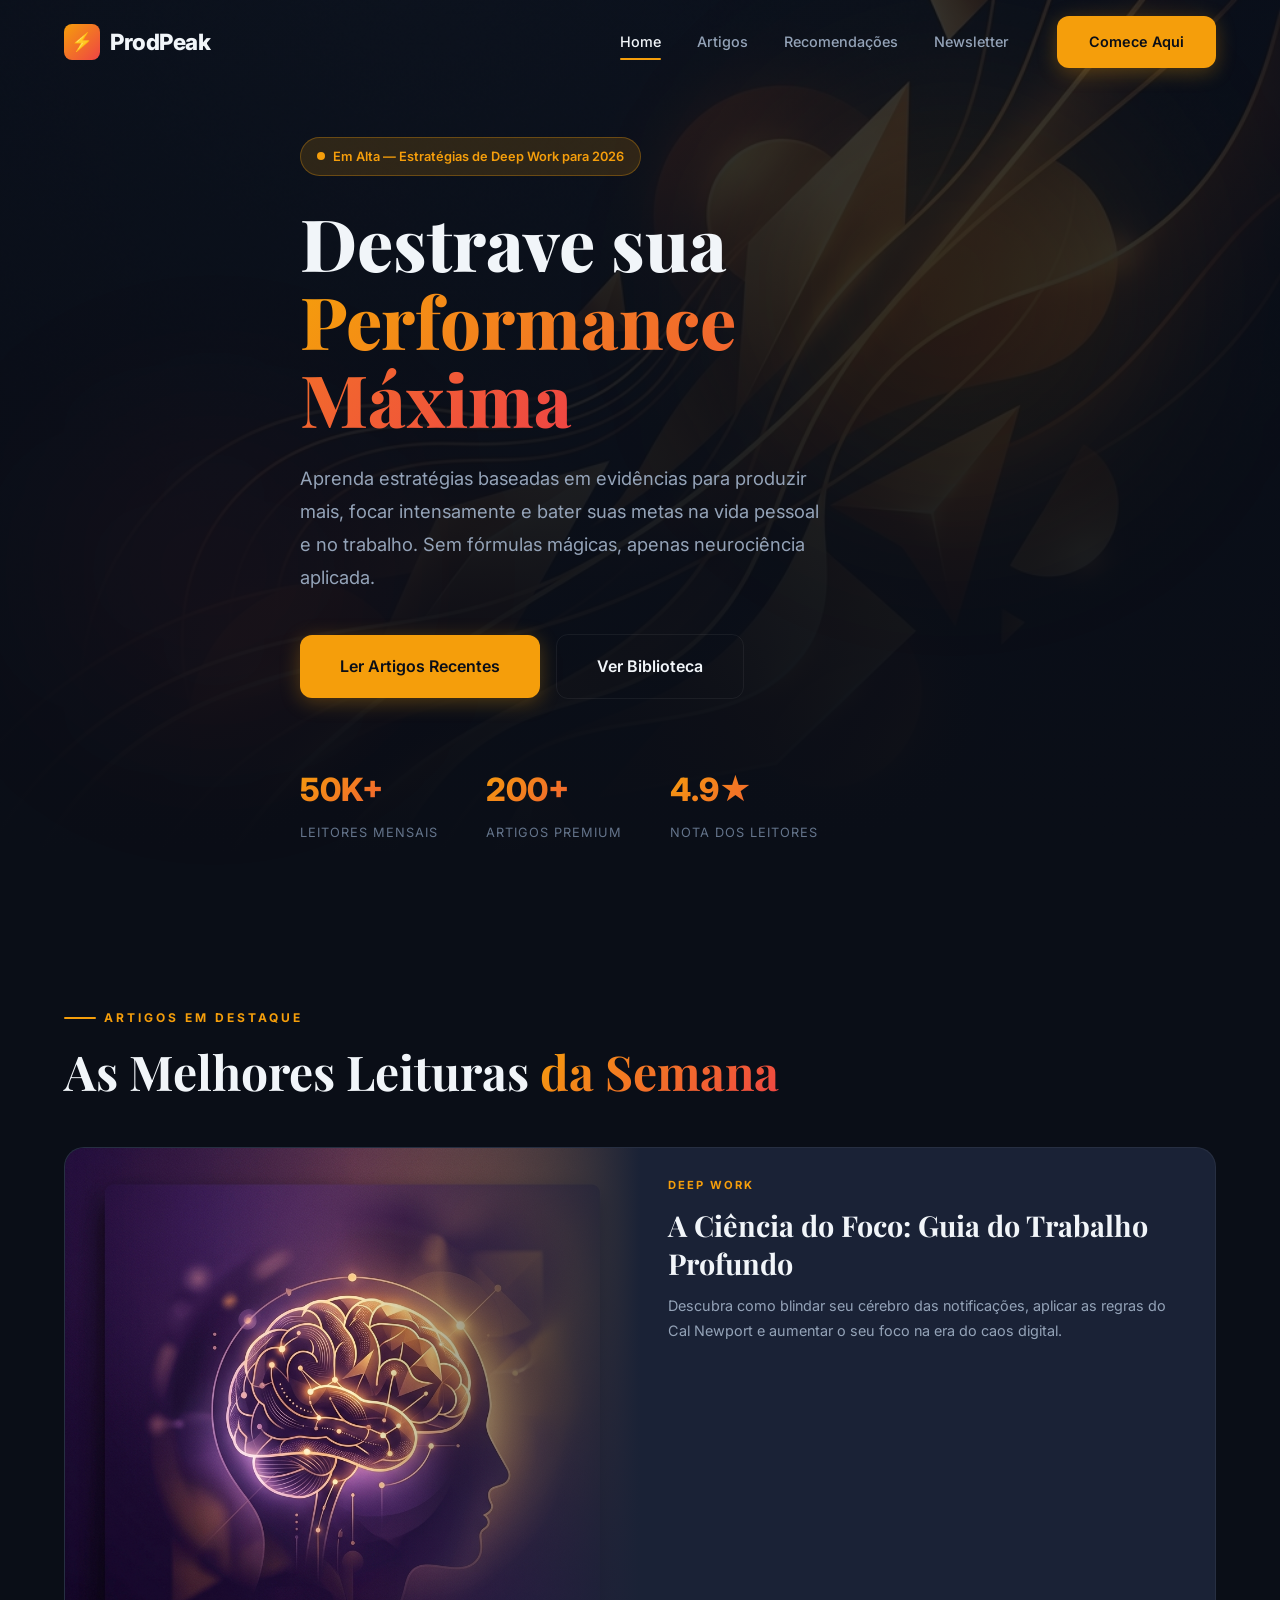
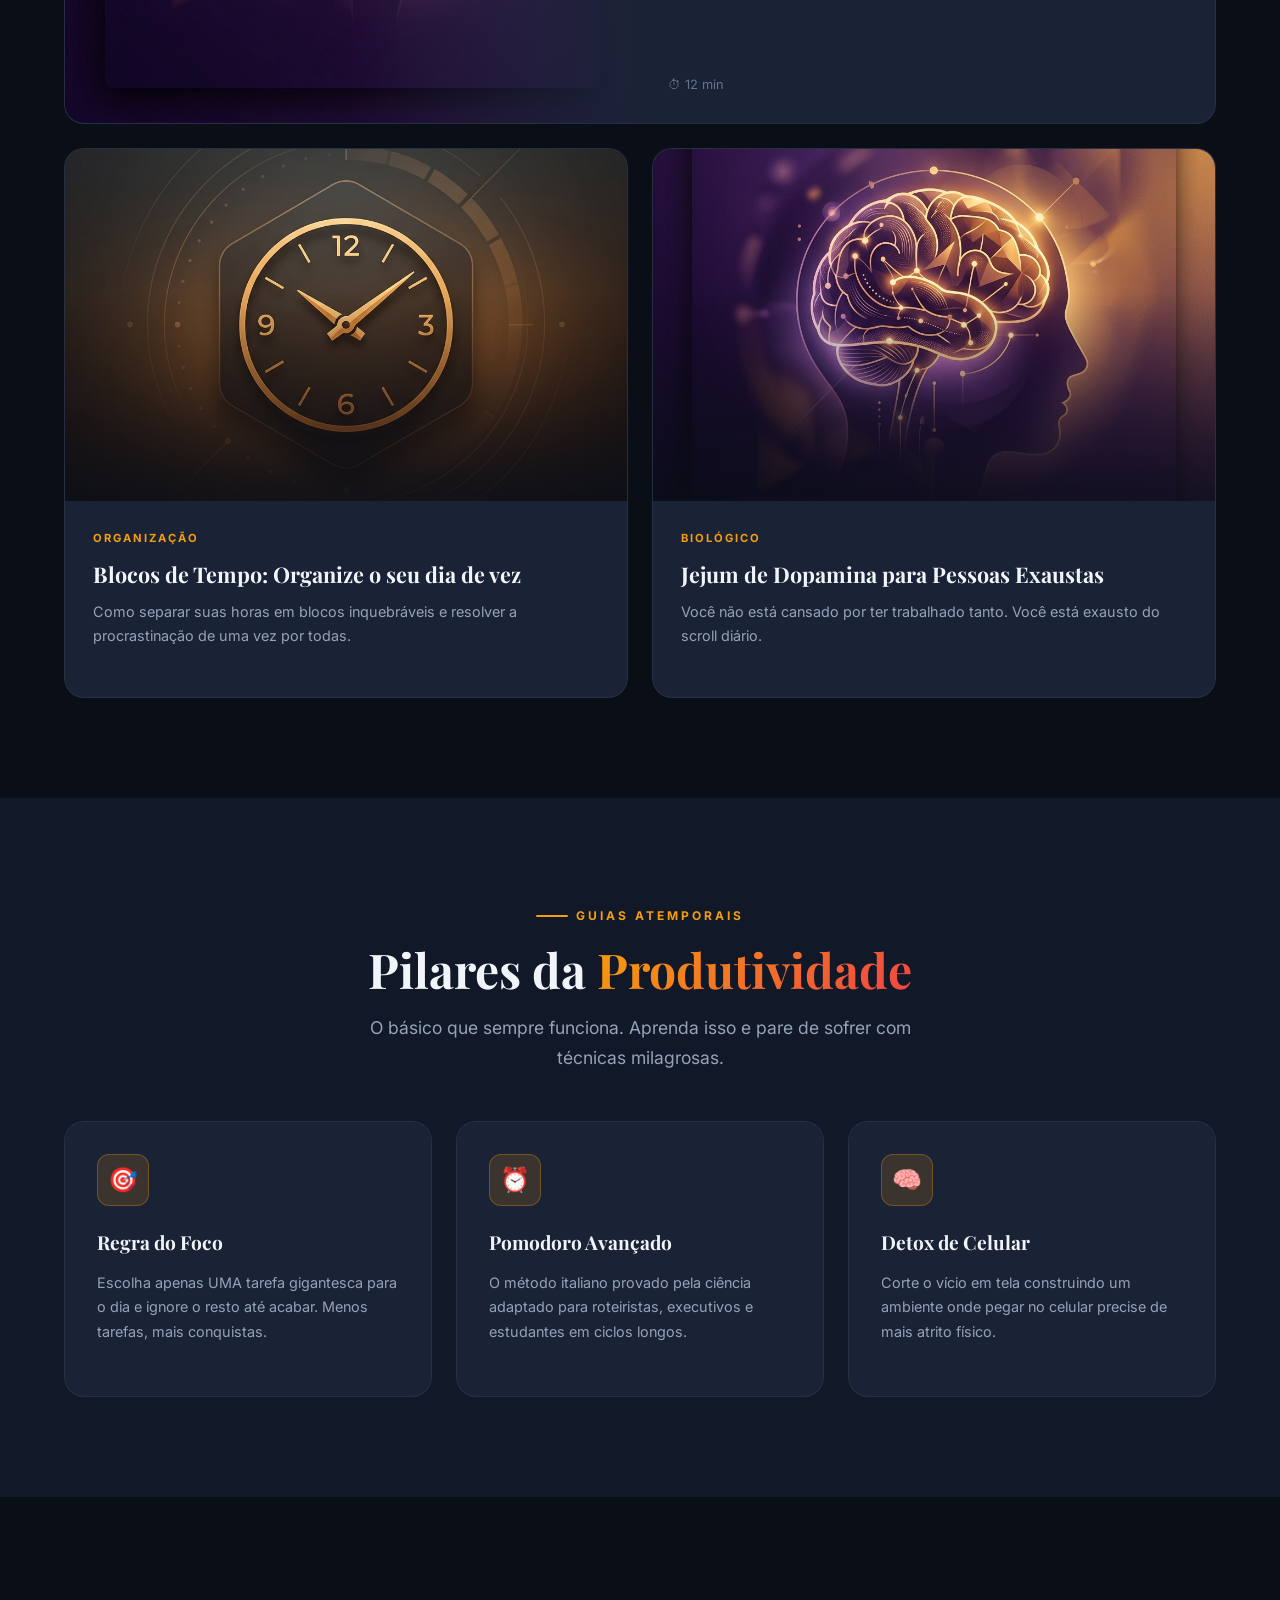
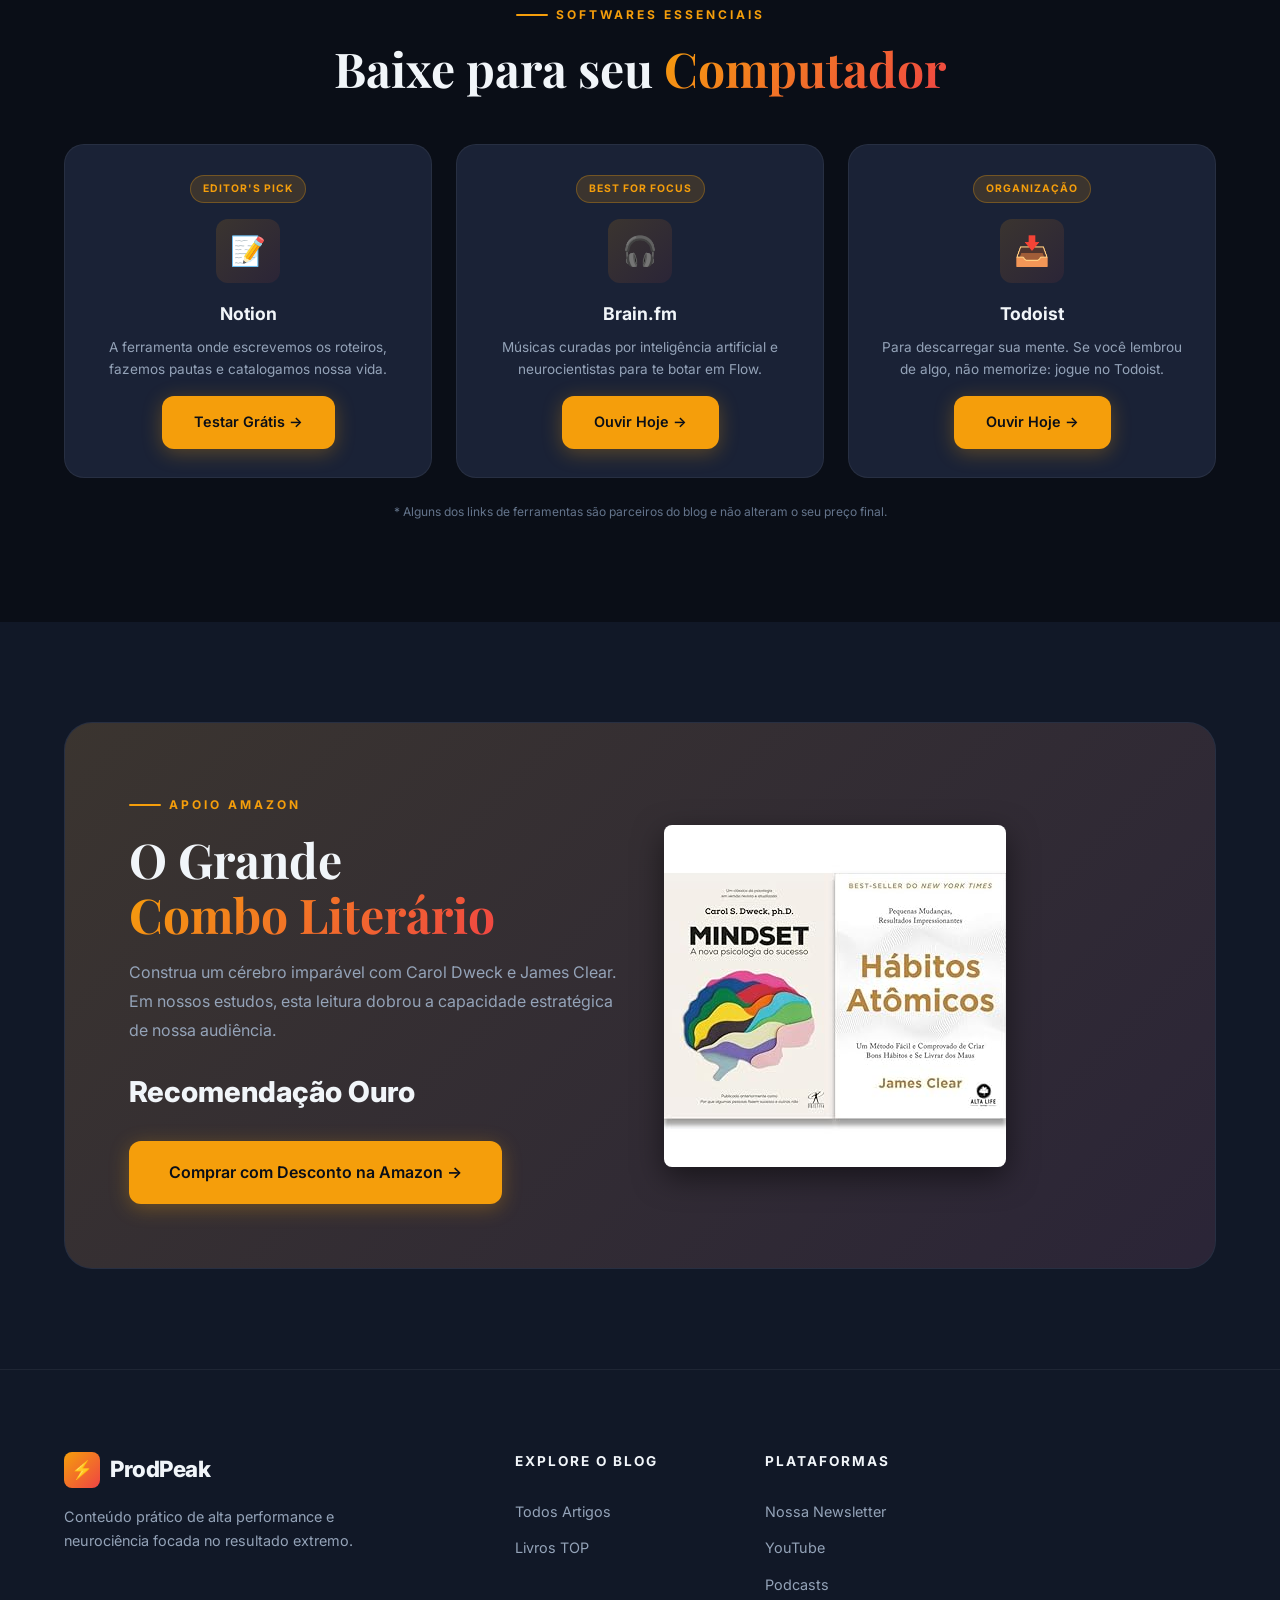
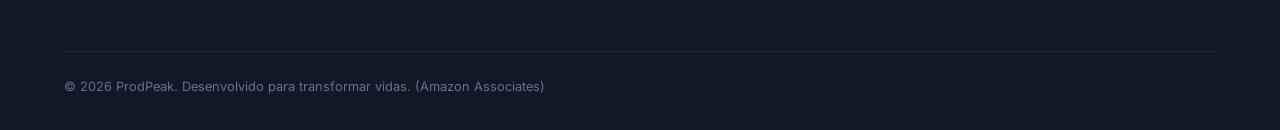
==== index.html @ 48e04e18 "Initial commit for ProdPeak PT-BR" ====
<!DOCTYPE html>
<html lang="pt-br">
<head>
  <meta charset="UTF-8">
  <meta name="viewport" content="width=device-width, initial-scale=1.0">
  <title>ProdPeak — Destrave a Sua Produtividade | Foco e Especialidade</title>
  <meta name="description" content="Conquiste produtividade implacável. Aprenda sobre gestão de tempo, neurociência do foco e estratégias de alta performance.">
  <link rel="stylesheet" href="styles.css">
</head>
<body>

  <!-- ════════ NAVBAR ════════ -->
  <nav class="navbar" id="navbar">
    <div class="container">
      <a href="index.html" class="navbar__logo" aria-label="ProdPeak Home">
        <span class="navbar__logo-icon">⚡</span>
        ProdPeak
      </a>
      <div class="navbar__links" id="navLinks">
        <a href="index.html" class="navbar__link navbar__link--active">Home</a>
        <a href="article.html" class="navbar__link">Artigos</a>
        <a href="products.html" class="navbar__link">Recomendações</a>
        <a href="#newsletter" class="navbar__link">Newsletter</a>
        <a href="https://amzn.to/4moudI5" target="_blank" class="btn btn--primary navbar__cta">Comece Aqui</a>
      </div>
      <button class="navbar__toggle" id="navToggle" aria-label="Menu">
        <span></span><span></span><span></span>
      </button>
    </div>
  </nav>

  <!-- ════════ HERO ════════ -->
  <section class="hero" id="hero">
    <div class="hero__bg">
      <img src="images/hero-bg.png" alt="" aria-hidden="true">
    </div>
    <div class="hero__orb hero__orb--1"></div>
    <div class="hero__orb hero__orb--2"></div>

    <div class="container">
      <div class="hero__content">
        <div class="hero__badge">
          <span class="pulse"></span>
          Em Alta — Estratégias de Deep Work para 2026
        </div>

        <h1 class="hero__title">
          Destrave sua<br>
          <span class="text-gradient">Performance Máxima</span>
        </h1>

        <p class="hero__description">
          Aprenda estratégias baseadas em evidências para produzir mais, focar intensamente e bater suas metas na vida pessoal e no trabalho. Sem fórmulas mágicas, apenas neurociência aplicada.
        </p>

        <div class="hero__actions">
          <a href="#featured" class="btn btn--primary btn--lg">Ler Artigos Recentes</a>
          <a href="products.html" class="btn btn--secondary btn--lg">Ver Biblioteca</a>
        </div>

        <div class="hero__stats">
          <div class="hero__stat">
            <div class="hero__stat-value">50K+</div>
            <div class="hero__stat-label">Leitores Mensais</div>
          </div>
          <div class="hero__stat">
            <div class="hero__stat-value">200+</div>
            <div class="hero__stat-label">Artigos Premium</div>
          </div>
          <div class="hero__stat">
            <div class="hero__stat-value">4.9★</div>
            <div class="hero__stat-label">Nota dos Leitores</div>
          </div>
        </div>
      </div>
    </div>
  </section>

  <!-- ════════ FEATURED ARTICLES ════════ -->
  <section class="section" id="featured">
    <div class="container">
      <div class="reveal">
        <span class="section-label">Artigos em Destaque</span>
        <h2 class="section-title">As Melhores Leituras  <span class="text-gradient">da Semana</span></h2>
      </div>

      <div class="featured-grid">
        <a href="article.html" class="featured-card featured-card--large reveal">
          <div class="featured-card__img">
            <img src="images/article-focus.png" loading="lazy">
            <div class="featured-card__img-overlay"></div>
          </div>
          <div class="featured-card__body">
            <span class="featured-card__category">Deep Work</span>
            <h3 class="featured-card__title">A Ciência do Foco: Guia do Trabalho Profundo</h3>
            <p class="featured-card__excerpt">Descubra como blindar seu cérebro das notificações, aplicar as regras do Cal Newport e aumentar o seu foco na era do caos digital.</p>
            <div class="featured-card__meta">
              <span class="featured-card__meta-item">⏱ 12 min</span>
            </div>
          </div>
        </a>

        <a href="article.html" class="featured-card reveal reveal--delay-1">
          <div class="featured-card__img">
            <img src="images/article-time.png" alt="Gestão de Tempo">
            <div class="featured-card__img-overlay"></div>
          </div>
          <div class="featured-card__body">
            <span class="featured-card__category">Organização</span>
            <h3 class="featured-card__title">Blocos de Tempo: Organize o seu dia de vez</h3>
            <p class="featured-card__excerpt">Como separar suas horas em blocos inquebráveis e resolver a procrastinação de uma vez por todas.</p>
          </div>
        </a>

        <a href="article.html" class="featured-card reveal reveal--delay-2">
          <div class="featured-card__img">
            <img src="images/article-focus.png" alt="Hábitos">
            <div class="featured-card__img-overlay"></div>
          </div>
          <div class="featured-card__body">
            <span class="featured-card__category">Biológico</span>
            <h3 class="featured-card__title">Jejum de Dopamina para Pessoas Exaustas</h3>
            <p class="featured-card__excerpt">Você não está cansado por ter trabalhado tanto. Você está exausto do scroll diário.</p>
          </div>
        </a>
      </div>
    </div>
  </section>

  <!-- ════════ EVERGREEN CONTENT ════════ -->
  <section class="section" id="evergreen" style="background: var(--bg-secondary);">
    <div class="container">
      <div class="reveal" style="text-align:center;">
        <span class="section-label">Guias Atemporais</span>
        <h2 class="section-title">Pilares da <span class="text-gradient">Produtividade</span></h2>
        <p class="section-subtitle" style="margin:0 auto;">O básico que sempre funciona. Aprenda isso e pare de sofrer com técnicas milagrosas.</p>
      </div>

      <div class="evergreen-grid">
        <div class="evergreen-card reveal reveal--delay-1">
          <div class="evergreen-card__icon">🎯</div>
          <h3 class="evergreen-card__title">Regra do Foco</h3>
          <p class="evergreen-card__text">Escolha apenas UMA tarefa gigantesca para o dia e ignore o resto até acabar. Menos tarefas, mais conquistas.</p>
        </div>

        <div class="evergreen-card reveal reveal--delay-2">
          <div class="evergreen-card__icon">⏰</div>
          <h3 class="evergreen-card__title">Pomodoro Avançado</h3>
          <p class="evergreen-card__text">O método italiano provado pela ciência adaptado para roteiristas, executivos e estudantes em ciclos longos.</p>
        </div>

        <div class="evergreen-card reveal reveal--delay-3">
          <div class="evergreen-card__icon">🧠</div>
          <h3 class="evergreen-card__title">Detox de Celular</h3>
          <p class="evergreen-card__text">Corte o vício em tela construindo um ambiente onde pegar no celular precise de mais atrito físico.</p>
        </div>
      </div>
    </div>
  </section>

  <!-- ════════ AFFILIATE RECOMMENDATIONS ════════ -->
  <section class="section" id="tools">
    <div class="container">
      <div class="reveal" style="text-align:center;">
        <span class="section-label">Softwares Essenciais</span>
        <h2 class="section-title">Baixe para seu  <span class="text-gradient">Computador</span></h2>
      </div>

      <div class="affiliate-grid">
        <div class="affiliate-card reveal reveal--delay-1">
          <span class="affiliate-card__badge">Editor's Pick</span>
          <div class="affiliate-card__icon">📝</div>
          <h3 class="affiliate-card__name">Notion</h3>
          <p class="affiliate-card__desc">A ferramenta onde escrevemos os roteiros, fazemos pautas e catalogamos nossa vida.</p>
          <a href="#" class="btn btn--primary" id="affiliate-notion">Testar Grátis →</a>
        </div>

        <div class="affiliate-card reveal reveal--delay-2">
          <span class="affiliate-card__badge">Best for Focus</span>
          <div class="affiliate-card__icon">🎧</div>
          <h3 class="affiliate-card__name">Brain.fm</h3>
          <p class="affiliate-card__desc">Músicas curadas por inteligência artificial e neurocientistas para te botar em Flow.</p>
          <a href="#" class="btn btn--primary" id="affiliate-brainfm">Ouvir Hoje →</a>
        </div>
        
        <div class="affiliate-card reveal reveal--delay-3">
          <span class="affiliate-card__badge">Organização</span>
          <div class="affiliate-card__icon">📥</div>
          <h3 class="affiliate-card__name">Todoist</h3>
          <p class="affiliate-card__desc">Para descarregar sua mente. Se você lembrou de algo, não memorize: jogue no Todoist.</p>
          <a href="#" class="btn btn--primary" id="affiliate-todoist">Ouvir Hoje →</a>
        </div>
      </div>
      <p style="text-align:center; color:var(--text-muted); font-size:0.75rem; margin-top:24px;">
        * Alguns dos links de ferramentas são parceiros do blog e não alteram o seu preço final.
      </p>
    </div>
  </section>

  <!-- ════════ PRODUCT CTA — INLINE (AMAZON) ════════ -->
  <section class="section" style="background: var(--bg-secondary);">
    <div class="container">
      <div class="newsletter reveal">
        <div class="newsletter__content" style="text-align:left; display:grid; grid-template-columns:1fr 1fr; gap:48px; align-items:center;">
          <div>
            <span class="section-label">Apoio Amazon</span>
            <h2 class="section-title" style="margin-bottom:16px;">O Grande<br><span class="text-gradient">Combo Literário</span></h2>
            <p style="color:var(--text-secondary); margin-bottom:24px; line-height:1.8;">
              Construa um cérebro imparável com Carol Dweck e James Clear. Em nossos estudos, esta leitura dobrou a capacidade estratégica de nossa audiência.
            </p>
            <div style="display:flex; align-items:center; gap:16px; margin-bottom:24px;">
              <span style="font-size:1.8rem; font-weight:800; color:var(--text-color);">Recomendação Ouro</span>
            </div>
            <a href="https://amzn.to/4moudI5" target="_blank" class="btn btn--primary btn--lg" id="cta-ebook-inline">Comprar com Desconto na Amazon →</a>
          </div>
          <div style="text-align:center;">
            <a href="https://amzn.to/4moudI5" target="_blank">
               <img src="images/capa-habitos.jpg" onerror="this.src='images/ebook-cover.png'" alt="Kit Mindset e Hábitos" style="border-radius: 8px; max-height: 400px; box-shadow: 0 10px 30px rgba(0,0,0,0.5);">
            </a>
          </div>
        </div>
      </div>
    </div>
  </section>

  <!-- ════════ FOOTER ════════ -->
  <footer class="footer" id="footer">
    <div class="container">
      <div class="footer__grid">
        <div>
          <a href="index.html" class="navbar__logo">
            <span class="navbar__logo-icon">⚡</span>
            ProdPeak
          </a>
          <p class="footer__brand-desc">Conteúdo prático de alta performance e neurociência focada no resultado extremo.</p>
        </div>
        <div>
          <h4 class="footer__heading">Explore o Blog</h4>
          <a href="article.html" class="footer__link">Todos Artigos</a>
          <a href="products.html" class="footer__link">Livros TOP</a>
        </div>
        <div>
          <h4 class="footer__heading">Plataformas</h4>
          <a href="#" class="footer__link">Nossa Newsletter</a>
          <a href="#" class="footer__link">YouTube</a>
          <a href="#" class="footer__link">Podcasts</a>
        </div>
      </div>
      <div class="footer__bottom">
        <span>© 2026 ProdPeak. Desenvolvido para transformar vidas. (Amazon Associates)</span>
      </div>
    </div>
  </footer>

  <button class="back-to-top" id="backToTop" aria-label="Voltar">↑</button>
  <script src="script.js"></script>
</body>
</html>
---- styles.css ----
/* ========================================
   PRODPEAK BLOG — Design System
   ======================================== */

@import url('https://fonts.googleapis.com/css2?family=Inter:wght@300;400;500;600;700;800;900&family=Playfair+Display:wght@600;700;800&display=swap');

/* ---------- CSS Custom Properties ---------- */
:root {
  /* Colors */
  --bg-primary: #0a0e17;
  --bg-secondary: #111827;
  --bg-card: #1a2236;
  --bg-card-hover: #1f2a42;
  --bg-glass: rgba(26, 34, 54, 0.7);
  --bg-glass-light: rgba(255, 255, 255, 0.03);

  --accent-primary: #f59e0b;
  --accent-secondary: #d97706;
  --accent-glow: rgba(245, 158, 11, 0.15);
  --accent-gradient: linear-gradient(135deg, #f59e0b, #ef4444);
  --accent-gradient-soft: linear-gradient(135deg, rgba(245,158,11,0.15), rgba(239,68,68,0.08));

  --text-primary: #f1f5f9;
  --text-secondary: #94a3b8;
  --text-muted: #64748b;
  --text-accent: #fbbf24;

  --border-color: rgba(255, 255, 255, 0.06);
  --border-accent: rgba(245, 158, 11, 0.3);

  --success: #22c55e;
  --info: #3b82f6;

  /* Typography */
  --font-body: 'Inter', -apple-system, BlinkMacSystemFont, sans-serif;
  --font-heading: 'Playfair Display', Georgia, serif;

  /* Spacing */
  --container-max: 1200px;
  --container-narrow: 800px;
  --section-pad: 100px;
  --gap: 24px;

  /* Radii */
  --radius-sm: 8px;
  --radius-md: 12px;
  --radius-lg: 20px;
  --radius-xl: 28px;

  /* Shadows */
  --shadow-card: 0 4px 24px rgba(0,0,0,0.3);
  --shadow-hover: 0 12px 40px rgba(0,0,0,0.45);
  --shadow-glow: 0 0 60px rgba(245,158,11,0.08);

  /* Transitions */
  --ease: cubic-bezier(0.4, 0, 0.2, 1);
  --duration: 0.35s;
}

/* ---------- Reset & Base ---------- */
*, *::before, *::after {
  margin: 0;
  padding: 0;
  box-sizing: border-box;
}

html {
  scroll-behavior: smooth;
  font-size: 16px;
}

body {
  font-family: var(--font-body);
  background: var(--bg-primary);
  color: var(--text-primary);
  line-height: 1.7;
  overflow-x: hidden;
  -webkit-font-smoothing: antialiased;
}

a {
  color: var(--accent-primary);
  text-decoration: none;
  transition: color var(--duration) var(--ease);
}

a:hover {
  color: var(--text-accent);
}

img {
  max-width: 100%;
  height: auto;
  display: block;
}

ul, ol {
  list-style: none;
}

/* ---------- Utility Classes ---------- */
.container {
  max-width: var(--container-max);
  margin: 0 auto;
  padding: 0 24px;
}

.container--narrow {
  max-width: var(--container-narrow);
}

.section {
  padding: var(--section-pad) 0;
  position: relative;
}

.section-label {
  display: inline-flex;
  align-items: center;
  gap: 8px;
  font-size: 0.75rem;
  font-weight: 700;
  letter-spacing: 3px;
  text-transform: uppercase;
  color: var(--accent-primary);
  margin-bottom: 16px;
}

.section-label::before {
  content: '';
  width: 32px;
  height: 2px;
  background: var(--accent-primary);
  border-radius: 2px;
}

.section-title {
  font-family: var(--font-heading);
  font-size: clamp(2rem, 4vw, 3rem);
  font-weight: 700;
  color: var(--text-primary);
  line-height: 1.15;
  margin-bottom: 16px;
}

.section-subtitle {
  font-size: 1.1rem;
  color: var(--text-secondary);
  max-width: 560px;
  line-height: 1.7;
}

.text-gradient {
  background: var(--accent-gradient);
  -webkit-background-clip: text;
  -webkit-text-fill-color: transparent;
  background-clip: text;
}

/* ---------- Buttons ---------- */
.btn {
  display: inline-flex;
  align-items: center;
  gap: 8px;
  padding: 14px 32px;
  font-family: var(--font-body);
  font-size: 0.9rem;
  font-weight: 600;
  border: none;
  border-radius: var(--radius-md);
  cursor: pointer;
  transition: all var(--duration) var(--ease);
  position: relative;
  overflow: hidden;
}

.btn--primary {
  background: var(--accent-primary);
  color: #0a0e17;
  box-shadow: 0 4px 20px rgba(245, 158, 11, 0.3);
}

.btn--primary:hover {
  background: #fbbf24;
  color: #0a0e17;
  transform: translateY(-2px);
  box-shadow: 0 8px 30px rgba(245, 158, 11, 0.4);
}

.btn--secondary {
  background: transparent;
  color: var(--text-primary);
  border: 1.5px solid var(--border-color);
  backdrop-filter: blur(8px);
}

.btn--secondary:hover {
  border-color: var(--accent-primary);
  color: var(--accent-primary);
  transform: translateY(-2px);
}

.btn--ghost {
  background: transparent;
  color: var(--accent-primary);
  padding: 8px 0;
  border-radius: 0;
}

.btn--ghost::after {
  content: '→';
  transition: transform var(--duration) var(--ease);
}

.btn--ghost:hover::after {
  transform: translateX(4px);
}

.btn--lg {
  padding: 18px 40px;
  font-size: 1rem;
}

/* ---------- Navbar ---------- */
.navbar {
  position: fixed;
  top: 0;
  left: 0;
  right: 0;
  z-index: 1000;
  padding: 16px 0;
  transition: all var(--duration) var(--ease);
}

.navbar--scrolled {
  background: rgba(10, 14, 23, 0.92);
  backdrop-filter: blur(20px) saturate(180%);
  border-bottom: 1px solid var(--border-color);
  padding: 12px 0;
}

.navbar .container {
  display: flex;
  align-items: center;
  justify-content: space-between;
}

.navbar__logo {
  display: flex;
  align-items: center;
  gap: 10px;
  font-size: 1.4rem;
  font-weight: 800;
  color: var(--text-primary);
  letter-spacing: -0.5px;
}

.navbar__logo:hover {
  color: var(--text-primary);
}

.navbar__logo-icon {
  width: 36px;
  height: 36px;
  background: var(--accent-gradient);
  border-radius: var(--radius-sm);
  display: flex;
  align-items: center;
  justify-content: center;
  font-size: 1.1rem;
}

.navbar__links {
  display: flex;
  align-items: center;
  gap: 36px;
}

.navbar__link {
  font-size: 0.9rem;
  font-weight: 500;
  color: var(--text-secondary);
  position: relative;
  padding: 4px 0;
}

.navbar__link::after {
  content: '';
  position: absolute;
  bottom: -2px;
  left: 0;
  width: 0;
  height: 2px;
  background: var(--accent-primary);
  border-radius: 2px;
  transition: width var(--duration) var(--ease);
}

.navbar__link:hover,
.navbar__link--active {
  color: var(--text-primary);
}

.navbar__link:hover::after,
.navbar__link--active::after {
  width: 100%;
}

.navbar__cta {
  margin-left: 12px;
}

.navbar__toggle {
  display: none;
  flex-direction: column;
  gap: 5px;
  background: none;
  border: none;
  cursor: pointer;
  padding: 4px;
}

.navbar__toggle span {
  width: 24px;
  height: 2px;
  background: var(--text-primary);
  border-radius: 2px;
  transition: all 0.3s var(--ease);
}

/* ---------- Hero ---------- */
.hero {
  min-height: 100vh;
  display: flex;
  align-items: center;
  position: relative;
  overflow: hidden;
  padding-top: 80px;
}

.hero__bg {
  position: absolute;
  inset: 0;
  z-index: 0;
}

.hero__bg img {
  width: 100%;
  height: 100%;
  object-fit: cover;
  opacity: 0.25;
}

.hero__bg::after {
  content: '';
  position: absolute;
  inset: 0;
  background: linear-gradient(180deg, rgba(10,14,23,0.3) 0%, var(--bg-primary) 95%);
}

.hero__orb {
  position: absolute;
  border-radius: 50%;
  filter: blur(100px);
  animation: orbFloat 8s ease-in-out infinite;
}

.hero__orb--1 {
  width: 400px;
  height: 400px;
  background: rgba(245, 158, 11, 0.08);
  top: 10%;
  right: 10%;
}

.hero__orb--2 {
  width: 300px;
  height: 300px;
  background: rgba(239, 68, 68, 0.05);
  bottom: 20%;
  left: 5%;
  animation-delay: -4s;
}

@keyframes orbFloat {
  0%, 100% { transform: translate(0, 0) scale(1); }
  33% { transform: translate(30px, -20px) scale(1.05); }
  66% { transform: translate(-20px, 15px) scale(0.95); }
}

.hero__content {
  position: relative;
  z-index: 2;
  max-width: 680px;
}

.hero__badge {
  display: inline-flex;
  align-items: center;
  gap: 8px;
  padding: 8px 16px;
  background: var(--accent-glow);
  border: 1px solid var(--border-accent);
  border-radius: 50px;
  font-size: 0.8rem;
  font-weight: 600;
  color: var(--accent-primary);
  margin-bottom: 28px;
  animation: fadeInUp 0.8s var(--ease) both;
}

.hero__badge .pulse {
  width: 8px;
  height: 8px;
  background: var(--accent-primary);
  border-radius: 50%;
  animation: pulse 2s infinite;
}

@keyframes pulse {
  0%, 100% { opacity: 1; transform: scale(1); }
  50% { opacity: 0.5; transform: scale(1.5); }
}

.hero__title {
  font-family: var(--font-heading);
  font-size: clamp(2.8rem, 6vw, 4.5rem);
  font-weight: 800;
  line-height: 1.08;
  margin-bottom: 24px;
  animation: fadeInUp 0.8s 0.15s var(--ease) both;
}

.hero__description {
  font-size: 1.15rem;
  color: var(--text-secondary);
  line-height: 1.8;
  margin-bottom: 40px;
  max-width: 520px;
  animation: fadeInUp 0.8s 0.3s var(--ease) both;
}

.hero__actions {
  display: flex;
  align-items: center;
  gap: 16px;
  flex-wrap: wrap;
  animation: fadeInUp 0.8s 0.45s var(--ease) both;
}

.hero__stats {
  display: flex;
  gap: 48px;
  margin-top: 64px;
  animation: fadeInUp 0.8s 0.6s var(--ease) both;
}

.hero__stat {
  text-align: left;
}

.hero__stat-value {
  font-size: 2rem;
  font-weight: 800;
  background: var(--accent-gradient);
  -webkit-background-clip: text;
  -webkit-text-fill-color: transparent;
  background-clip: text;
}

.hero__stat-label {
  font-size: 0.8rem;
  color: var(--text-muted);
  text-transform: uppercase;
  letter-spacing: 1px;
  margin-top: 4px;
}

@keyframes fadeInUp {
  from { opacity: 0; transform: translateY(24px); }
  to { opacity: 1; transform: translateY(0); }
}

/* ---------- Featured Articles ---------- */
.featured-grid {
  display: grid;
  grid-template-columns: 1fr 1fr;
  gap: var(--gap);
  margin-top: 48px;
}

.featured-card {
  position: relative;
  border-radius: var(--radius-lg);
  overflow: hidden;
  background: var(--bg-card);
  border: 1px solid var(--border-color);
  transition: all var(--duration) var(--ease);
  cursor: pointer;
}

.featured-card:hover {
  transform: translateY(-4px);
  border-color: var(--border-accent);
  box-shadow: var(--shadow-hover), var(--shadow-glow);
}

.featured-card--large {
  grid-column: 1 / -1;
  display: grid;
  grid-template-columns: 1fr 1fr;
}

.featured-card__img {
  position: relative;
  overflow: hidden;
  aspect-ratio: 16/10;
}

.featured-card--large .featured-card__img {
  aspect-ratio: auto;
  min-height: 360px;
}

.featured-card__img img {
  width: 100%;
  height: 100%;
  object-fit: cover;
  transition: transform 0.6s var(--ease);
}

.featured-card:hover .featured-card__img img {
  transform: scale(1.05);
}

.featured-card__img-overlay {
  position: absolute;
  inset: 0;
  background: linear-gradient(180deg, transparent 40%, rgba(10,14,23,0.8) 100%);
}

.featured-card--large .featured-card__img-overlay {
  background: linear-gradient(90deg, transparent 50%, var(--bg-card) 100%);
}

.featured-card__body {
  padding: 28px;
  display: flex;
  flex-direction: column;
  justify-content: center;
}

.featured-card__category {
  display: inline-block;
  font-size: 0.7rem;
  font-weight: 700;
  letter-spacing: 2px;
  text-transform: uppercase;
  color: var(--accent-primary);
  margin-bottom: 12px;
}

.featured-card__title {
  font-family: var(--font-heading);
  font-size: 1.35rem;
  font-weight: 700;
  line-height: 1.3;
  margin-bottom: 12px;
  color: var(--text-primary);
  transition: color var(--duration) var(--ease);
}

.featured-card--large .featured-card__title {
  font-size: 1.8rem;
}

.featured-card:hover .featured-card__title {
  color: var(--text-accent);
}

.featured-card__excerpt {
  font-size: 0.9rem;
  color: var(--text-secondary);
  line-height: 1.7;
  margin-bottom: 20px;
  display: -webkit-box;
  -webkit-line-clamp: 3;
  -webkit-box-orient: vertical;
  overflow: hidden;
}

.featured-card__meta {
  display: flex;
  align-items: center;
  gap: 16px;
  font-size: 0.8rem;
  color: var(--text-muted);
  margin-top: auto;
}

.featured-card__meta-item {
  display: flex;
  align-items: center;
  gap: 6px;
}

/* ---------- Evergreen Section ---------- */
.evergreen-grid {
  display: grid;
  grid-template-columns: repeat(3, 1fr);
  gap: var(--gap);
  margin-top: 48px;
}

.evergreen-card {
  background: var(--bg-card);
  border: 1px solid var(--border-color);
  border-radius: var(--radius-lg);
  padding: 32px;
  transition: all var(--duration) var(--ease);
  position: relative;
  overflow: hidden;
}

.evergreen-card::before {
  content: '';
  position: absolute;
  top: 0;
  left: 0;
  right: 0;
  height: 3px;
  background: var(--accent-gradient);
  transform: scaleX(0);
  transform-origin: left;
  transition: transform var(--duration) var(--ease);
}

.evergreen-card:hover {
  transform: translateY(-4px);
  border-color: var(--border-accent);
  box-shadow: var(--shadow-hover);
}

.evergreen-card:hover::before {
  transform: scaleX(1);
}

.evergreen-card__icon {
  width: 52px;
  height: 52px;
  background: var(--accent-glow);
  border: 1px solid var(--border-accent);
  border-radius: var(--radius-md);
  display: flex;
  align-items: center;
  justify-content: center;
  font-size: 1.5rem;
  margin-bottom: 20px;
}

.evergreen-card__title {
  font-family: var(--font-heading);
  font-size: 1.2rem;
  font-weight: 700;
  margin-bottom: 12px;
  color: var(--text-primary);
}

.evergreen-card__text {
  font-size: 0.9rem;
  color: var(--text-secondary);
  line-height: 1.7;
  margin-bottom: 20px;
}

.evergreen-card__link {
  font-size: 0.85rem;
  font-weight: 600;
  color: var(--accent-primary);
  display: inline-flex;
  align-items: center;
  gap: 6px;
}

.evergreen-card__link:hover {
  gap: 10px;
}

/* ---------- Ad Space ---------- */
.ad-banner {
  background: var(--bg-glass);
  border: 1px dashed var(--border-color);
  border-radius: var(--radius-lg);
  padding: 20px;
  text-align: center;
  margin: 48px 0;
  position: relative;
  overflow: hidden;
}

.ad-banner::before {
  content: '';
  position: absolute;
  inset: 0;
  background: var(--accent-gradient-soft);
  opacity: 0.5;
}

.ad-banner__label {
  position: relative;
  font-size: 0.65rem;
  font-weight: 600;
  letter-spacing: 2px;
  text-transform: uppercase;
  color: var(--text-muted);
  margin-bottom: 8px;
}

.ad-banner__content {
  position: relative;
  min-height: 90px;
  display: flex;
  align-items: center;
  justify-content: center;
  color: var(--text-muted);
  font-size: 0.85rem;
}

.ad-banner--sidebar {
  margin: 24px 0;
  min-height: 250px;
}

.ad-banner--sidebar .ad-banner__content {
  min-height: 230px;
}

/* ---------- Newsletter CTA ---------- */
.newsletter {
  background: var(--bg-card);
  border: 1px solid var(--border-color);
  border-radius: var(--radius-xl);
  padding: 64px;
  text-align: center;
  position: relative;
  overflow: hidden;
}

.newsletter::before {
  content: '';
  position: absolute;
  inset: 0;
  background: var(--accent-gradient-soft);
}

.newsletter__content {
  position: relative;
  z-index: 2;
}

.newsletter__title {
  font-family: var(--font-heading);
  font-size: clamp(1.8rem, 3vw, 2.4rem);
  font-weight: 700;
  margin-bottom: 12px;
}

.newsletter__text {
  font-size: 1rem;
  color: var(--text-secondary);
  max-width: 480px;
  margin: 0 auto 32px;
}

.newsletter__form {
  display: flex;
  max-width: 480px;
  margin: 0 auto;
  gap: 12px;
}

.newsletter__input {
  flex: 1;
  padding: 14px 20px;
  border: 1.5px solid var(--border-color);
  border-radius: var(--radius-md);
  background: var(--bg-primary);
  color: var(--text-primary);
  font-family: var(--font-body);
  font-size: 0.9rem;
  outline: none;
  transition: border-color var(--duration) var(--ease);
}

.newsletter__input::placeholder {
  color: var(--text-muted);
}

.newsletter__input:focus {
  border-color: var(--accent-primary);
}

.newsletter__trust {
  display: flex;
  align-items: center;
  justify-content: center;
  gap: 8px;
  margin-top: 16px;
  font-size: 0.8rem;
  color: var(--text-muted);
}

/* ---------- Affiliate Section ---------- */
.affiliate-grid {
  display: grid;
  grid-template-columns: repeat(3, 1fr);
  gap: var(--gap);
  margin-top: 48px;
}

.affiliate-card {
  background: var(--bg-card);
  border: 1px solid var(--border-color);
  border-radius: var(--radius-lg);
  padding: 28px;
  text-align: center;
  transition: all var(--duration) var(--ease);
}

.affiliate-card:hover {
  transform: translateY(-4px);
  border-color: var(--border-accent);
  box-shadow: var(--shadow-hover);
}

.affiliate-card__badge {
  display: inline-block;
  padding: 4px 12px;
  background: var(--accent-glow);
  border: 1px solid var(--border-accent);
  border-radius: 50px;
  font-size: 0.65rem;
  font-weight: 700;
  letter-spacing: 1px;
  text-transform: uppercase;
  color: var(--accent-primary);
  margin-bottom: 16px;
}

.affiliate-card__icon {
  width: 64px;
  height: 64px;
  margin: 0 auto 16px;
  background: var(--accent-gradient-soft);
  border-radius: var(--radius-md);
  display: flex;
  align-items: center;
  justify-content: center;
  font-size: 1.8rem;
}

.affiliate-card__name {
  font-weight: 700;
  font-size: 1.1rem;
  margin-bottom: 8px;
}

.affiliate-card__desc {
  font-size: 0.85rem;
  color: var(--text-secondary);
  line-height: 1.6;
  margin-bottom: 16px;
}

.affiliate-card__rating {
  color: var(--accent-primary);
  font-size: 0.9rem;
  margin-bottom: 16px;
}

/* ---------- Product Page ---------- */
.product-hero {
  padding: 140px 0 80px;
  position: relative;
  overflow: hidden;
}

.product-hero__grid {
  display: grid;
  grid-template-columns: 1fr 1fr;
  gap: 64px;
  align-items: center;
}

.product-hero__img {
  border-radius: var(--radius-xl);
  overflow: hidden;
  box-shadow: var(--shadow-card);
  border: 1px solid var(--border-color);
}

.product-hero__img img {
  width: 100%;
  transition: transform 0.6s var(--ease);
}

.product-hero__img:hover img {
  transform: scale(1.03);
}

.product-hero__price-tag {
  display: inline-flex;
  align-items: center;
  gap: 12px;
  margin-bottom: 24px;
}

.product-hero__price {
  font-size: 2.5rem;
  font-weight: 800;
  color: var(--text-primary);
}

.product-hero__price-original {
  font-size: 1.2rem;
  color: var(--text-muted);
  text-decoration: line-through;
}

.product-hero__price-badge {
  padding: 6px 14px;
  background: rgba(34, 197, 94, 0.15);
  border: 1px solid rgba(34, 197, 94, 0.3);
  border-radius: 50px;
  font-size: 0.75rem;
  font-weight: 700;
  color: var(--success);
}

.product-features {
  margin-top: 32px;
}

.product-features__item {
  display: flex;
  align-items: flex-start;
  gap: 12px;
  padding: 12px 0;
  border-bottom: 1px solid var(--border-color);
}

.product-features__icon {
  width: 24px;
  height: 24px;
  background: rgba(34, 197, 94, 0.15);
  border-radius: 50%;
  display: flex;
  align-items: center;
  justify-content: center;
  flex-shrink: 0;
  margin-top: 2px;
  font-size: 0.7rem;
  color: var(--success);
}

.product-features__text {
  font-size: 0.9rem;
  color: var(--text-secondary);
}

/* Product Cards Grid */
.products-grid {
  display: grid;
  grid-template-columns: repeat(auto-fill, minmax(340px, 1fr));
  gap: var(--gap);
  margin-top: 48px;
}

.product-card {
  background: var(--bg-card);
  border: 1px solid var(--border-color);
  border-radius: var(--radius-lg);
  overflow: hidden;
  transition: all var(--duration) var(--ease);
}

.product-card:hover {
  transform: translateY(-6px);
  border-color: var(--border-accent);
  box-shadow: var(--shadow-hover), var(--shadow-glow);
}

.product-card__img {
  position: relative;
  overflow: hidden;
  aspect-ratio: 16/10;
}

.product-card__img img {
  width: 100%;
  height: 100%;
  object-fit: cover;
  transition: transform 0.6s var(--ease);
}

.product-card:hover .product-card__img img {
  transform: scale(1.05);
}

.product-card__tag {
  position: absolute;
  top: 16px;
  left: 16px;
  padding: 6px 14px;
  background: var(--accent-primary);
  border-radius: 50px;
  font-size: 0.7rem;
  font-weight: 700;
  color: #0a0e17;
  text-transform: uppercase;
  letter-spacing: 1px;
}

.product-card__body {
  padding: 28px;
}

.product-card__title {
  font-family: var(--font-heading);
  font-size: 1.3rem;
  font-weight: 700;
  margin-bottom: 8px;
}

.product-card__desc {
  font-size: 0.9rem;
  color: var(--text-secondary);
  line-height: 1.7;
  margin-bottom: 20px;
}

.product-card__footer {
  display: flex;
  align-items: center;
  justify-content: space-between;
}

.product-card__price {
  font-size: 1.5rem;
  font-weight: 800;
}

/* ---------- Article Page ---------- */
.article-header {
  padding: 140px 0 48px;
  text-align: center;
}

.article-header__category {
  display: inline-block;
  padding: 6px 16px;
  background: var(--accent-glow);
  border: 1px solid var(--border-accent);
  border-radius: 50px;
  font-size: 0.7rem;
  font-weight: 700;
  letter-spacing: 2px;
  text-transform: uppercase;
  color: var(--accent-primary);
  margin-bottom: 24px;
}

.article-header__title {
  font-family: var(--font-heading);
  font-size: clamp(2.2rem, 5vw, 3.5rem);
  font-weight: 800;
  line-height: 1.1;
  max-width: 800px;
  margin: 0 auto 24px;
}

.article-header__meta {
  display: flex;
  align-items: center;
  justify-content: center;
  gap: 24px;
  color: var(--text-muted);
  font-size: 0.85rem;
}

.article-header__meta-item {
  display: flex;
  align-items: center;
  gap: 6px;
}

.article-hero-img {
  border-radius: var(--radius-xl);
  overflow: hidden;
  margin: 32px auto;
  max-width: 900px;
  border: 1px solid var(--border-color);
}

.article-hero-img img {
  width: 100%;
  aspect-ratio: 21/9;
  object-fit: cover;
}

.article-layout {
  display: grid;
  grid-template-columns: 1fr 300px;
  gap: 48px;
  max-width: 1100px;
  margin: 0 auto;
  padding: 0 24px;
}

.article-content {
  font-size: 1.05rem;
  line-height: 1.85;
  color: var(--text-secondary);
}

.article-content h2 {
  font-family: var(--font-heading);
  font-size: 1.6rem;
  font-weight: 700;
  color: var(--text-primary);
  margin: 48px 0 16px;
}

.article-content h3 {
  font-size: 1.2rem;
  font-weight: 700;
  color: var(--text-primary);
  margin: 32px 0 12px;
}

.article-content p {
  margin-bottom: 20px;
}

.article-content blockquote {
  border-left: 3px solid var(--accent-primary);
  padding: 16px 24px;
  margin: 28px 0;
  background: var(--accent-glow);
  border-radius: 0 var(--radius-md) var(--radius-md) 0;
  font-style: italic;
  color: var(--text-primary);
}

.article-content ul, .article-content ol {
  margin: 16px 0;
  padding-left: 24px;
}

.article-content li {
  margin-bottom: 8px;
  list-style: disc;
  color: var(--text-secondary);
}

.article-content ol li {
  list-style: decimal;
}

/* Article Sidebar */
.article-sidebar {
  position: sticky;
  top: 100px;
  max-height: calc(100vh - 120px);
  overflow-y: auto;
}

.sidebar-widget {
  background: var(--bg-card);
  border: 1px solid var(--border-color);
  border-radius: var(--radius-lg);
  padding: 24px;
  margin-bottom: 24px;
}

.sidebar-widget__title {
  font-weight: 700;
  font-size: 0.95rem;
  margin-bottom: 16px;
  color: var(--text-primary);
}

.sidebar-toc__item {
  display: block;
  padding: 8px 0;
  font-size: 0.85rem;
  color: var(--text-muted);
  border-bottom: 1px solid var(--border-color);
  transition: color var(--duration) var(--ease);
}

.sidebar-toc__item:hover,
.sidebar-toc__item--active {
  color: var(--accent-primary);
}

.sidebar-toc__item:last-child {
  border-bottom: none;
}

/* ---------- Testimonials ---------- */
.testimonials-grid {
  display: grid;
  grid-template-columns: repeat(3, 1fr);
  gap: var(--gap);
  margin-top: 48px;
}

.testimonial-card {
  background: var(--bg-card);
  border: 1px solid var(--border-color);
  border-radius: var(--radius-lg);
  padding: 32px;
  transition: all var(--duration) var(--ease);
}

.testimonial-card:hover {
  border-color: var(--border-accent);
  transform: translateY(-4px);
}

.testimonial-card__stars {
  color: var(--accent-primary);
  font-size: 0.85rem;
  margin-bottom: 16px;
}

.testimonial-card__text {
  font-size: 0.95rem;
  color: var(--text-secondary);
  line-height: 1.7;
  margin-bottom: 20px;
  font-style: italic;
}

.testimonial-card__author {
  display: flex;
  align-items: center;
  gap: 12px;
}

.testimonial-card__avatar {
  width: 40px;
  height: 40px;
  background: var(--accent-gradient);
  border-radius: 50%;
  display: flex;
  align-items: center;
  justify-content: center;
  font-weight: 700;
  font-size: 0.85rem;
  color: #0a0e17;
}

.testimonial-card__name {
  font-weight: 600;
  font-size: 0.9rem;
}

.testimonial-card__role {
  font-size: 0.75rem;
  color: var(--text-muted);
}

/* ---------- Footer ---------- */
.footer {
  background: var(--bg-secondary);
  border-top: 1px solid var(--border-color);
  padding: 80px 0 32px;
}

.footer__grid {
  display: grid;
  grid-template-columns: 2fr 1fr 1fr 1fr;
  gap: 48px;
  margin-bottom: 48px;
}

.footer__brand-desc {
  color: var(--text-secondary);
  font-size: 0.9rem;
  line-height: 1.7;
  margin-top: 16px;
  max-width: 320px;
}

.footer__heading {
  font-weight: 700;
  font-size: 0.85rem;
  text-transform: uppercase;
  letter-spacing: 2px;
  color: var(--text-primary);
  margin-bottom: 20px;
}

.footer__link {
  display: block;
  color: var(--text-secondary);
  font-size: 0.9rem;
  padding: 6px 0;
  transition: color var(--duration) var(--ease);
}

.footer__link:hover {
  color: var(--accent-primary);
}

.footer__social {
  display: flex;
  gap: 12px;
  margin-top: 20px;
}

.footer__social-link {
  width: 40px;
  height: 40px;
  background: var(--bg-card);
  border: 1px solid var(--border-color);
  border-radius: var(--radius-sm);
  display: flex;
  align-items: center;
  justify-content: center;
  color: var(--text-secondary);
  transition: all var(--duration) var(--ease);
  font-size: 0.9rem;
}

.footer__social-link:hover {
  background: var(--accent-primary);
  color: #0a0e17;
  border-color: var(--accent-primary);
  transform: translateY(-2px);
}

.footer__bottom {
  border-top: 1px solid var(--border-color);
  padding-top: 24px;
  display: flex;
  justify-content: space-between;
  align-items: center;
  font-size: 0.8rem;
  color: var(--text-muted);
}

.footer__bottom-links {
  display: flex;
  gap: 24px;
}

/* ---------- Scroll Animations ---------- */
.reveal {
  opacity: 0;
  transform: translateY(32px);
  transition: opacity 0.7s var(--ease), transform 0.7s var(--ease);
}

.reveal--visible {
  opacity: 1;
  transform: translateY(0);
}

.reveal--delay-1 { transition-delay: 0.1s; }
.reveal--delay-2 { transition-delay: 0.2s; }
.reveal--delay-3 { transition-delay: 0.3s; }
.reveal--delay-4 { transition-delay: 0.4s; }

/* ---------- Back to Top ---------- */
.back-to-top {
  position: fixed;
  bottom: 32px;
  right: 32px;
  width: 48px;
  height: 48px;
  background: var(--accent-primary);
  color: #0a0e17;
  border: none;
  border-radius: 50%;
  font-size: 1.2rem;
  cursor: pointer;
  display: flex;
  align-items: center;
  justify-content: center;
  opacity: 0;
  visibility: hidden;
  transform: translateY(16px);
  transition: all var(--duration) var(--ease);
  z-index: 900;
  box-shadow: 0 4px 20px rgba(245, 158, 11, 0.3);
}

.back-to-top--visible {
  opacity: 1;
  visibility: visible;
  transform: translateY(0);
}

.back-to-top:hover {
  transform: translateY(-4px);
  box-shadow: 0 8px 30px rgba(245, 158, 11, 0.4);
}

/* ---------- Responsive ---------- */
@media (max-width: 1024px) {
  :root {
    --section-pad: 72px;
  }

  .featured-grid {
    grid-template-columns: 1fr;
  }

  .featured-card--large {
    grid-template-columns: 1fr;
  }

  .featured-card--large .featured-card__img {
    aspect-ratio: 16/9;
    min-height: auto;
  }

  .featured-card--large .featured-card__img-overlay {
    background: linear-gradient(180deg, transparent 40%, var(--bg-card) 100%);
  }

  .evergreen-grid,
  .affiliate-grid,
  .testimonials-grid {
    grid-template-columns: 1fr 1fr;
  }

  .product-hero__grid {
    grid-template-columns: 1fr;
    gap: 40px;
  }

  .article-layout {
    grid-template-columns: 1fr;
  }

  .article-sidebar {
    position: static;
    display: grid;
    grid-template-columns: 1fr 1fr;
    gap: 16px;
  }

  .footer__grid {
    grid-template-columns: 1fr 1fr;
  }
}

@media (max-width: 768px) {
  :root {
    --section-pad: 56px;
  }

  .navbar__links {
    position: fixed;
    top: 0;
    right: -100%;
    width: 280px;
    height: 100vh;
    background: var(--bg-secondary);
    flex-direction: column;
    padding: 80px 32px;
    gap: 0;
    border-left: 1px solid var(--border-color);
    transition: right 0.4s var(--ease);
    z-index: 999;
  }

  .navbar__links--open {
    right: 0;
  }

  .navbar__link {
    font-size: 1rem;
    padding: 16px 0;
    border-bottom: 1px solid var(--border-color);
    width: 100%;
  }

  .navbar__cta {
    margin-left: 0;
    margin-top: 16px;
    width: 100%;
    text-align: center;
    justify-content: center;
  }

  .navbar__toggle {
    display: flex;
    z-index: 1000;
  }

  .hero__stats {
    gap: 32px;
  }

  .evergreen-grid,
  .affiliate-grid,
  .testimonials-grid {
    grid-template-columns: 1fr;
  }

  .newsletter {
    padding: 40px 24px;
  }

  .newsletter__form {
    flex-direction: column;
  }

  .footer__grid {
    grid-template-columns: 1fr;
    gap: 32px;
  }

  .footer__bottom {
    flex-direction: column;
    gap: 12px;
    text-align: center;
  }

  .article-sidebar {
    grid-template-columns: 1fr;
  }

  .products-grid {
    grid-template-columns: 1fr;
  }
}

@media (max-width: 480px) {
  .hero__title {
    font-size: 2.2rem;
  }

  .hero__stats {
    flex-direction: column;
    gap: 16px;
  }

  .hero__actions {
    flex-direction: column;
    width: 100%;
  }

  .hero__actions .btn {
    width: 100%;
    justify-content: center;
  }
}

/* CORRE��O DAS CAPAS DE LIVRO */
.product-card__img {
  aspect-ratio: auto !important;
  background: var(--bg-hover) !important;
  display: flex !important;
  align-items: center !important;
  justify-content: center !important;
  padding: 24px !important;
}
.product-card__img img {
  width: auto !important;
  height: 240px !important;
  object-fit: contain !important;
  box-shadow: 0 10px 25px rgba(0,0,0,0.5) !important;
  border-radius: 4px !important;
}
.product-hero__img {
  display: flex;
  justify-content: center;
  align-items: center;
}
.product-hero__img img {
  width: auto !important;
  height: auto !important;
  max-width: 100% !important;
  max-height: 450px !important;
  object-fit: contain !important;
}
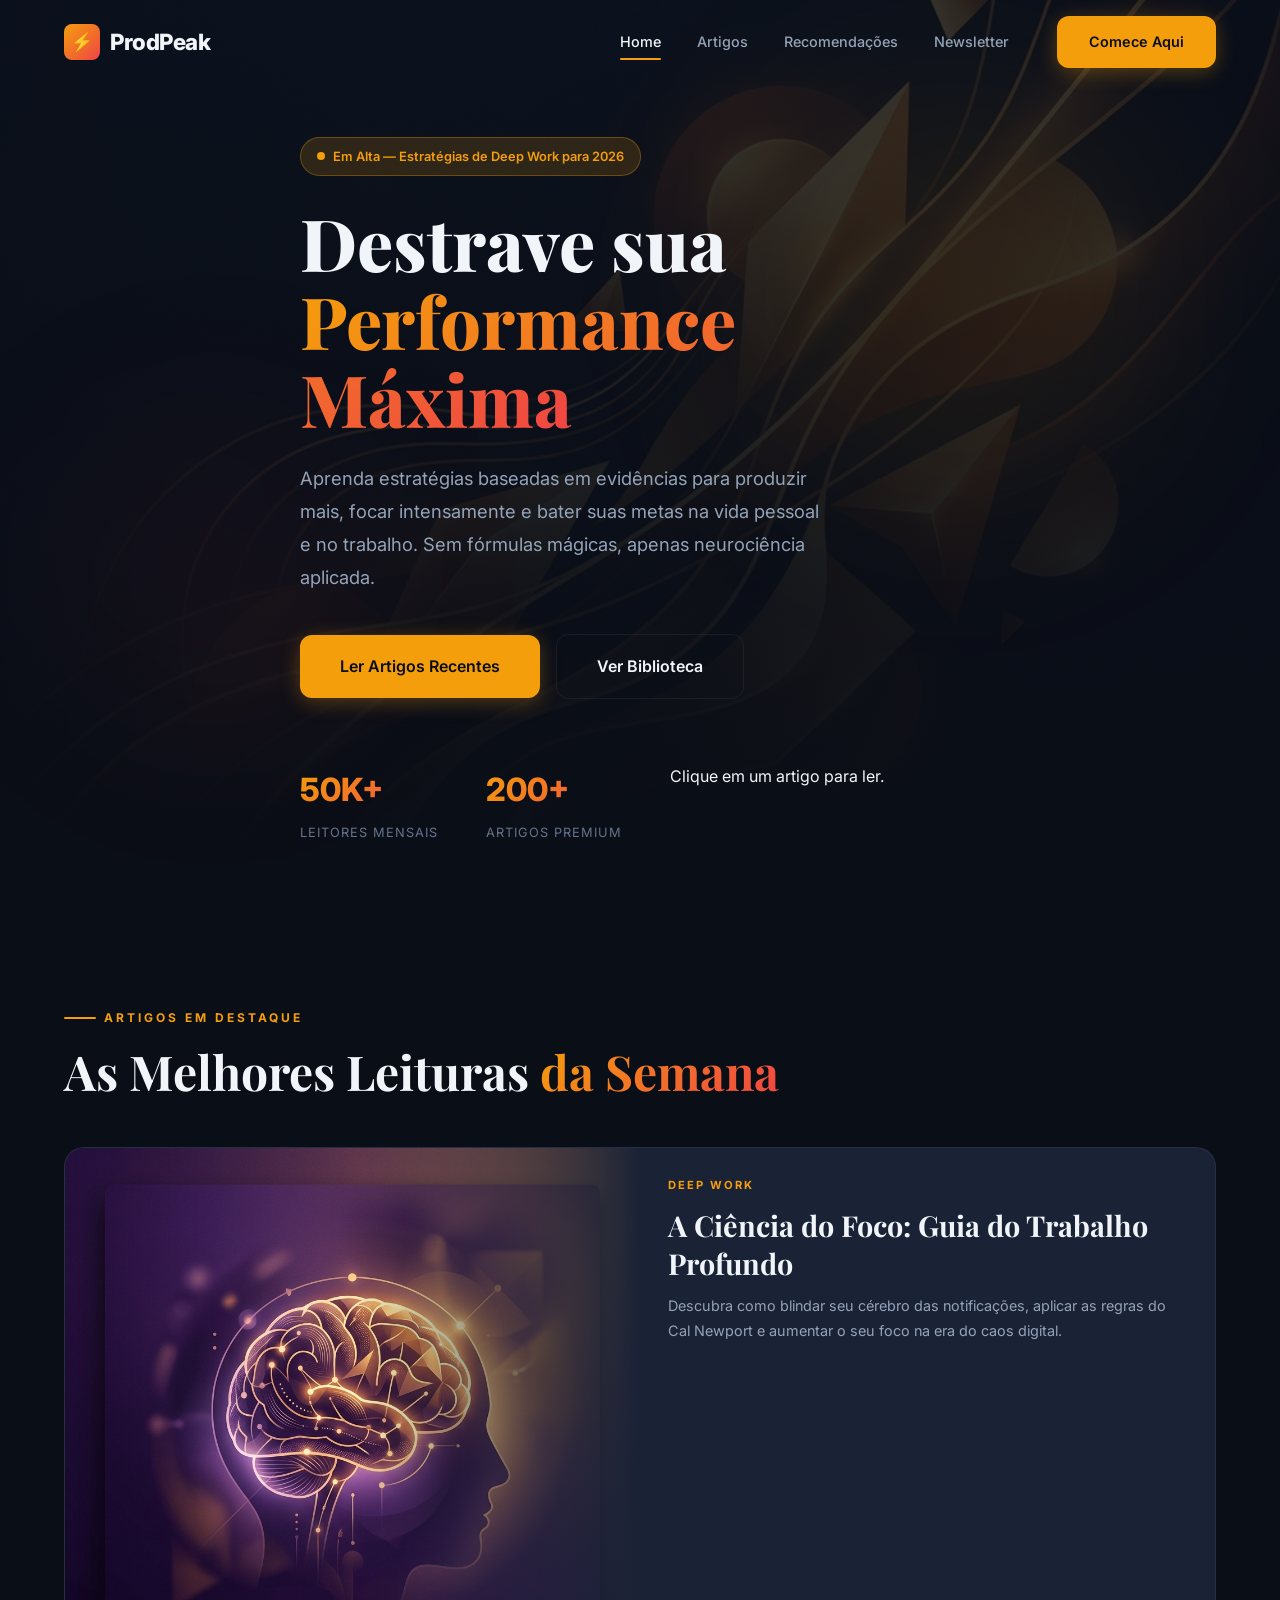
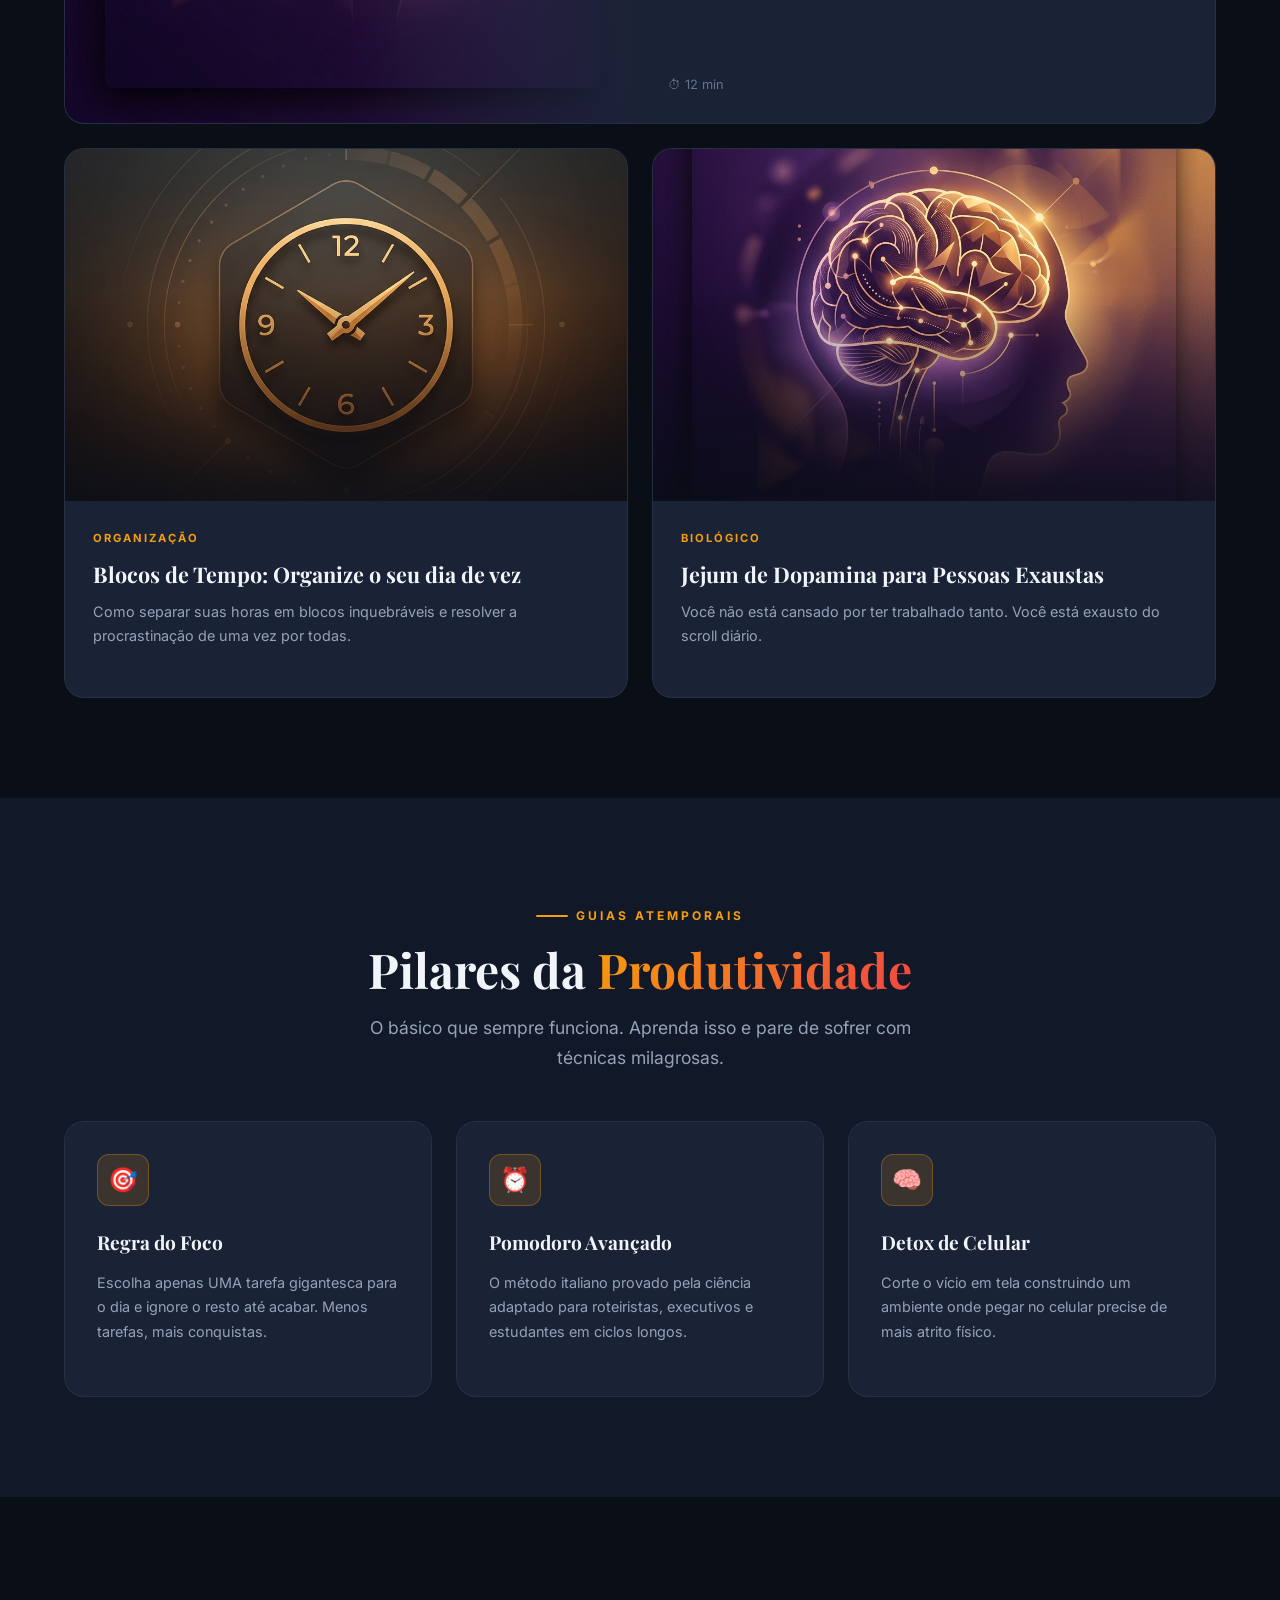
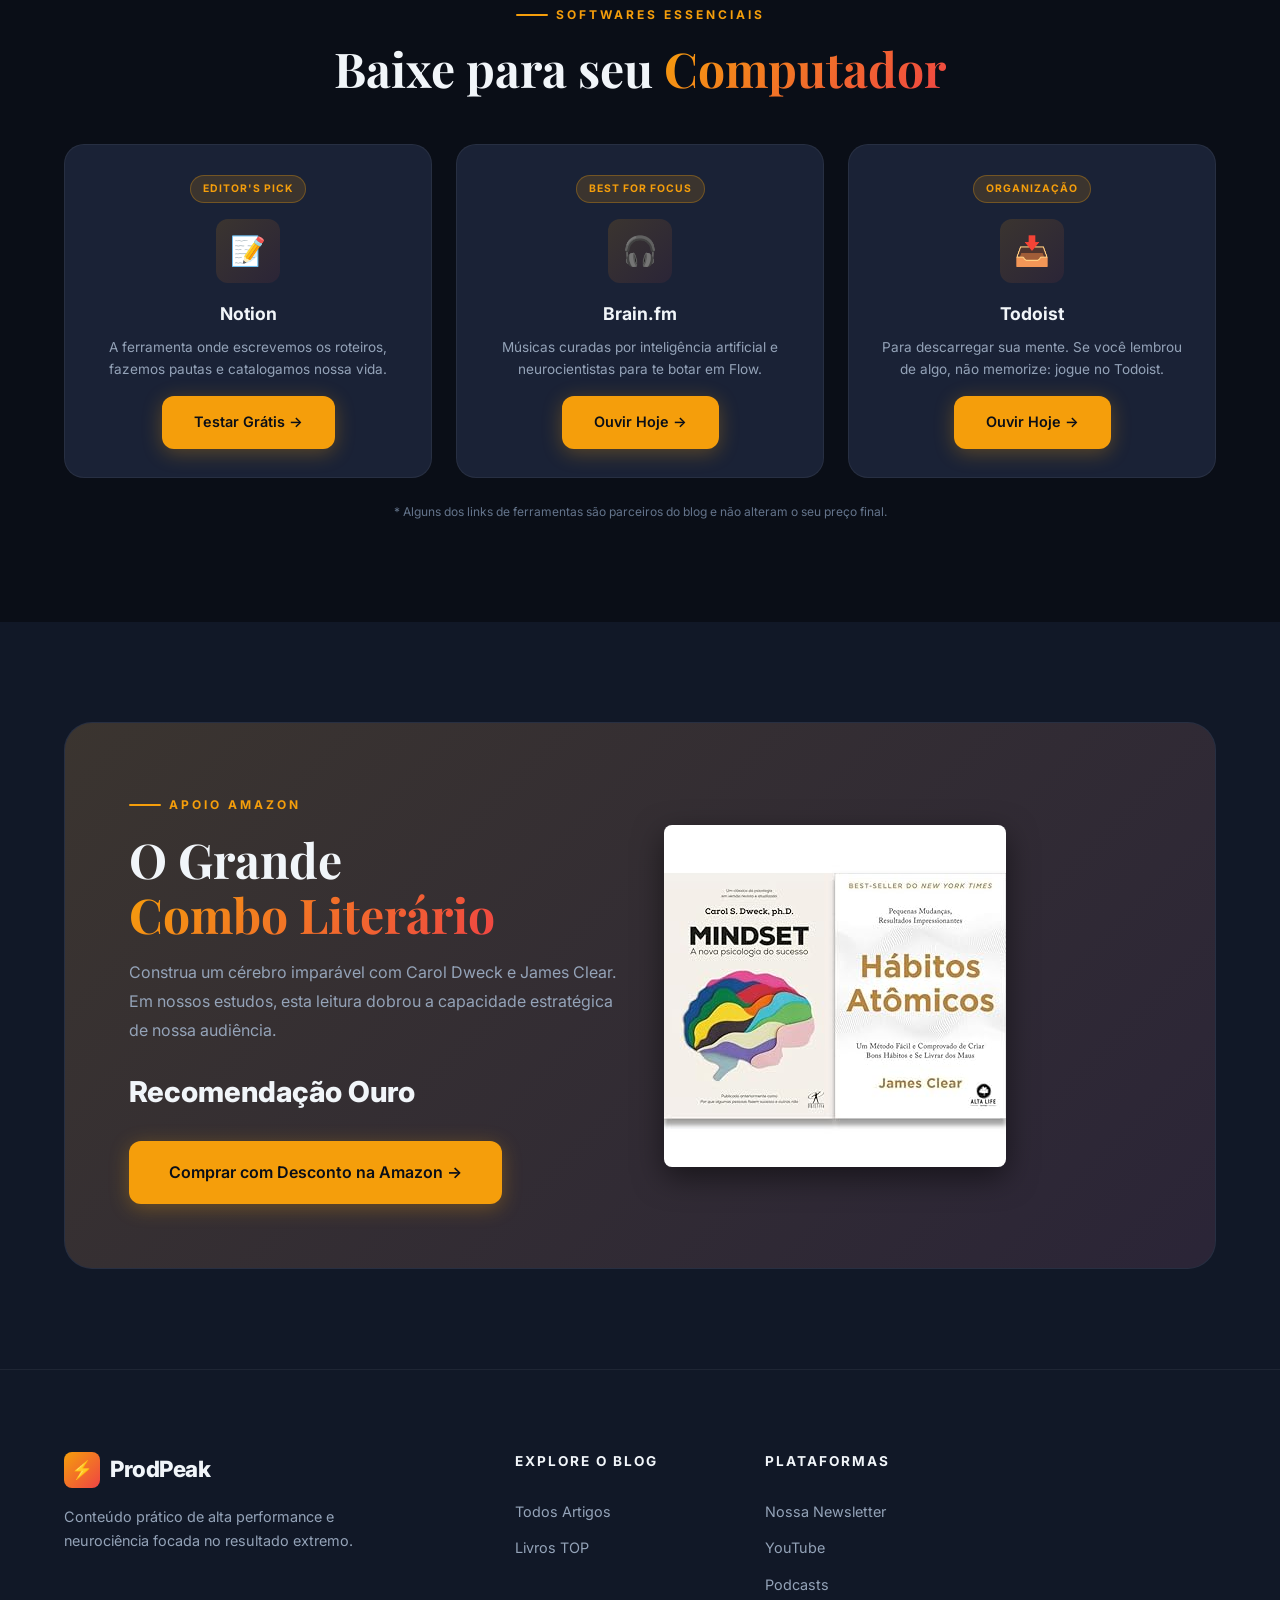
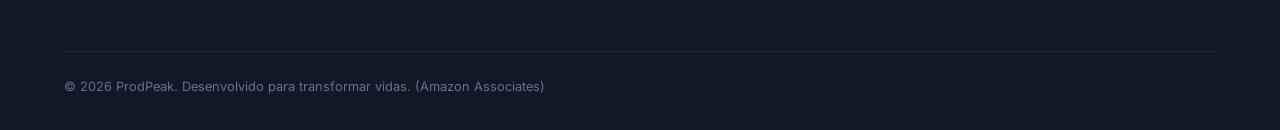
==== commit 6dcd70f3: "CMS Automático Final" ====
--- a/index.html
+++ b/index.html
@@ -67,13 +67,53 @@
             <div class="hero__stat-value">200+</div>
             <div class="hero__stat-label">Artigos Premium</div>
           </div>
-          <div class="hero__stat">
-            <div class="hero__stat-value">4.9★</div>
-            <div class="hero__stat-label">Nota dos Leitores</div>
-          </div>
-        </div>
-      </div>
-    </div>
+          <section id="artigos" class="articles-grid">
+            <!-- OS ARTIGOS APARECERÃO AQUI AUTOMATICAMENTE -->
+            <div id="loading" class="glass-card">Carregando novos artigos...</div>
+        </section>
+    </main>
+
+    <script>
+        async function loadArticles() {
+            const container = document.getElementById('artigos');
+            const loading = document.getElementById('loading');
+            
+            try {
+                // Rota da API do GitHub para ler a pasta /artigos
+                const response = await fetch('https://api.github.com/repos/glgames1506-afk/prodpeak-pt/contents/artigos');
+                const files = await response.json();
+                
+                if (loading) loading.style.display = 'none';
+
+                if (Array.isArray(files)) {
+                    files.reverse().forEach(file => {
+                        if (file.name.endsWith('.html')) {
+                            // Criando o card do artigo dinamicamente
+                            const card = document.createElement('div');
+                            card.className = 'glass-card';
+                            
+                            // Formatando o nome do arquivo para o título
+                            const title = file.name.replace(/-/g, ' ').replace('.html', '');
+                            const formattedTitle = title.charAt(0).toUpperCase() + title.slice(1);
+                            
+                            card.innerHTML = `
+                                <h3>${formattedTitle}</h3>
+                                <p>Saiba mais sobre como otimizar sua produtividade neste guia completo.</p>
+                                <a href="artigos/${file.name}" class="cta-link">Ler Artigo Completo -></a>
+                            `;
+                            container.appendChild(card);
+                        }
+                    });
+                }
+            } catch (error) {
+                console.error('Erro ao carregar artigos:', error);
+                if (loading) loading.innerHTML = "Clique em um artigo para ler.";
+            }
+        }
+        window.onload = loadArticles;
+    </script>
+</body>
+</html>
   </section>
 
   <!-- ════════ FEATURED ARTICLES ════════ -->
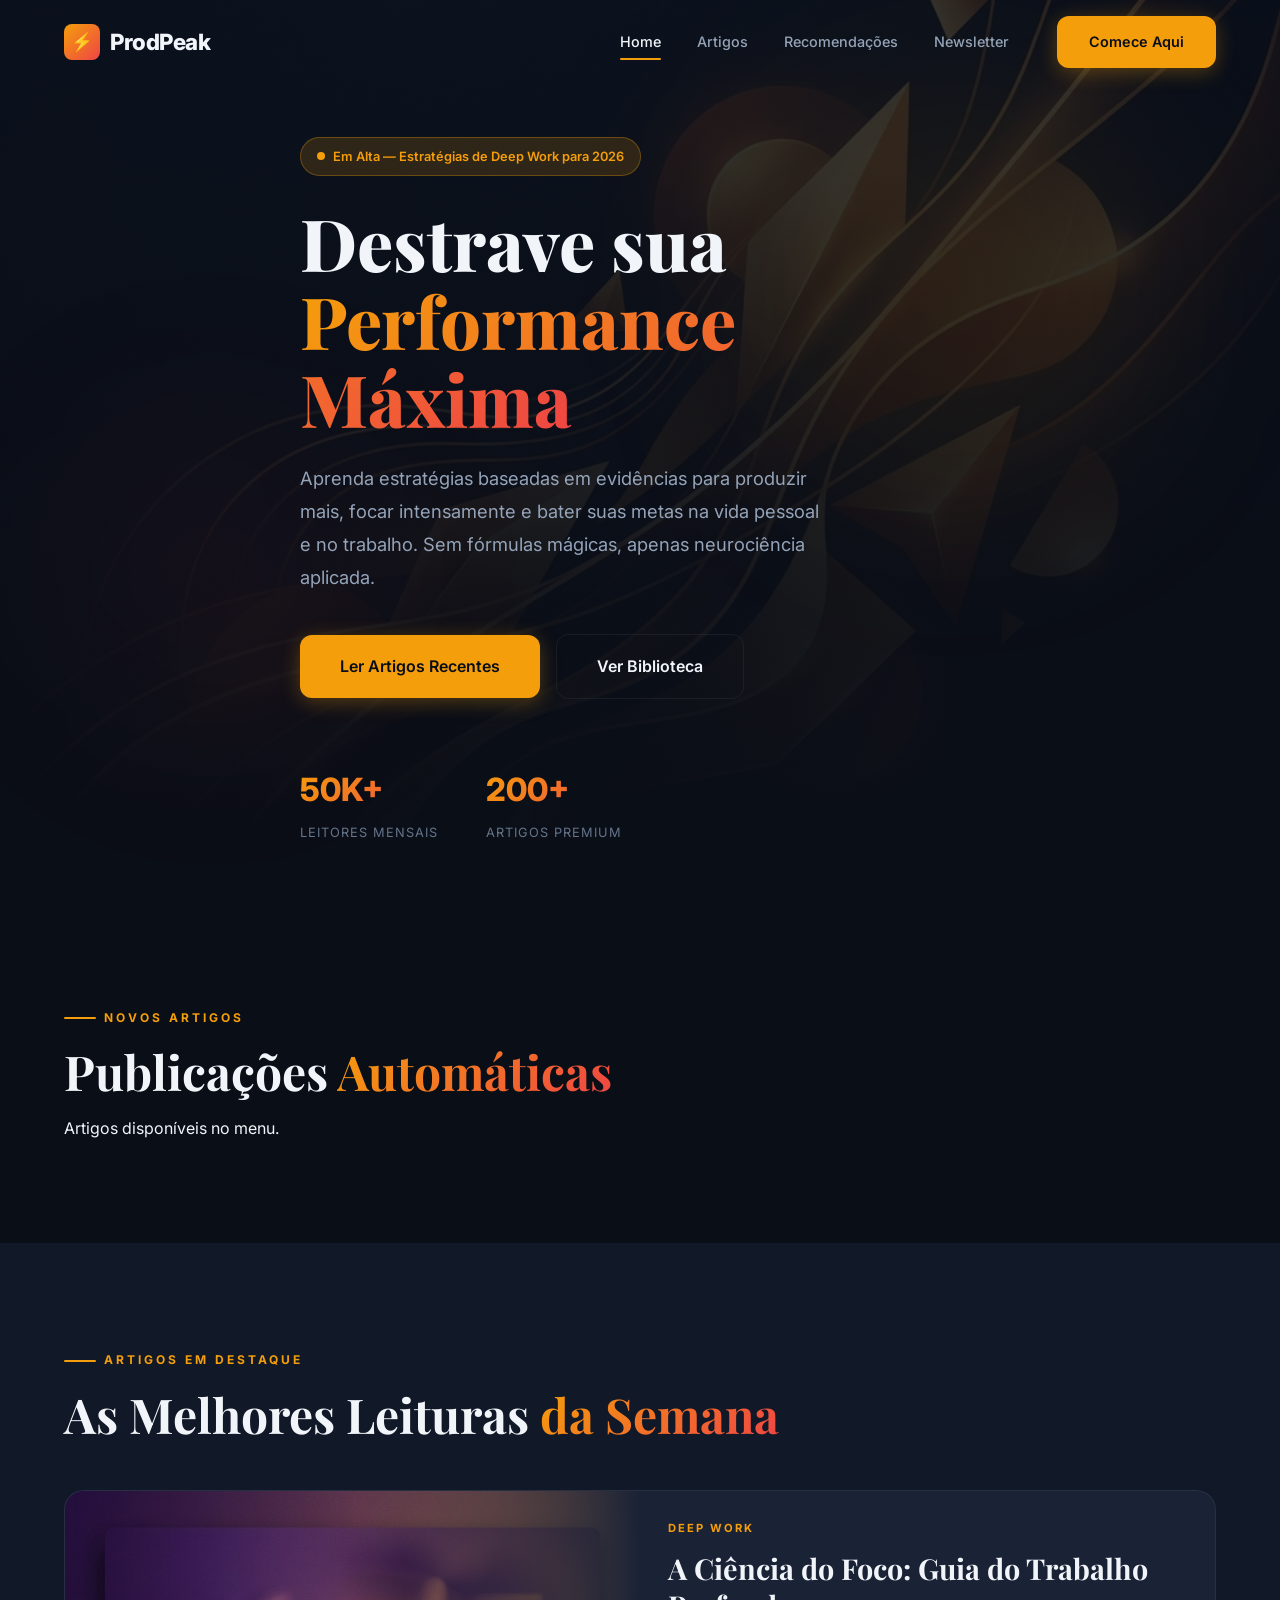
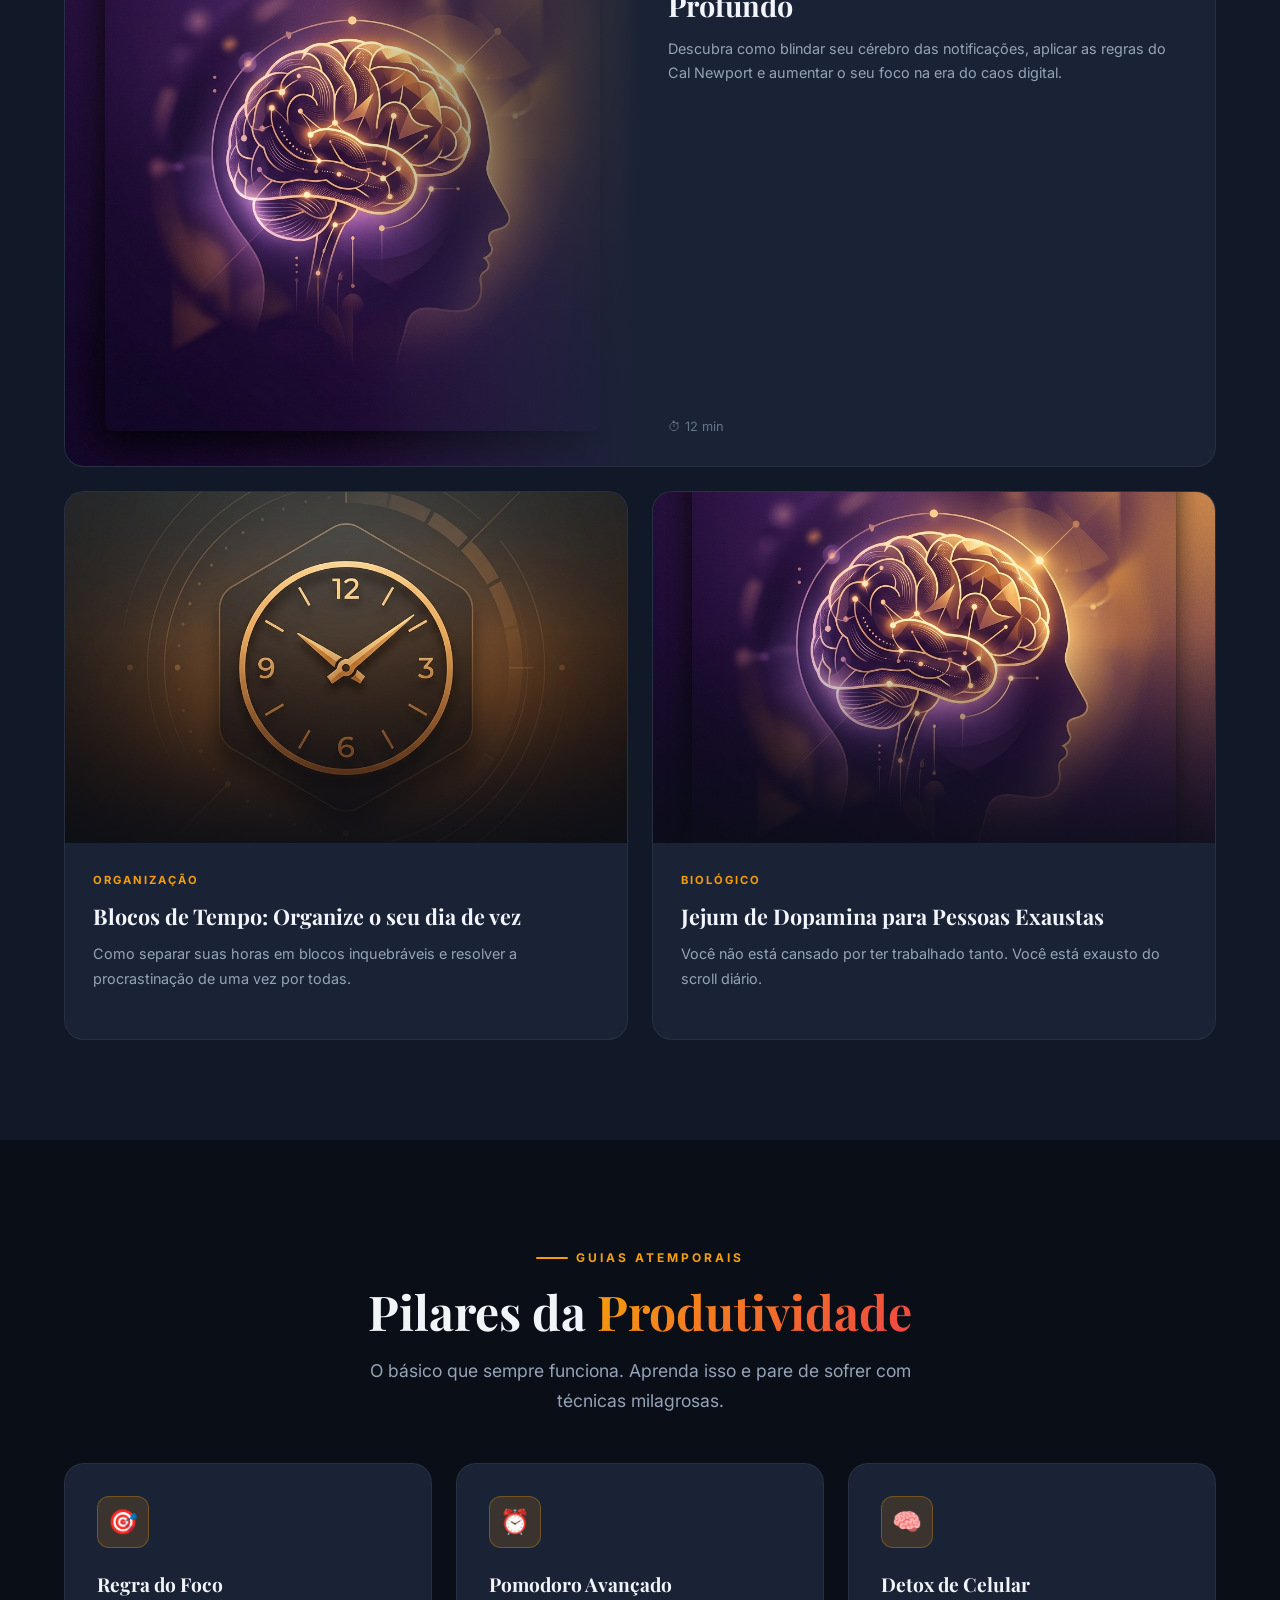
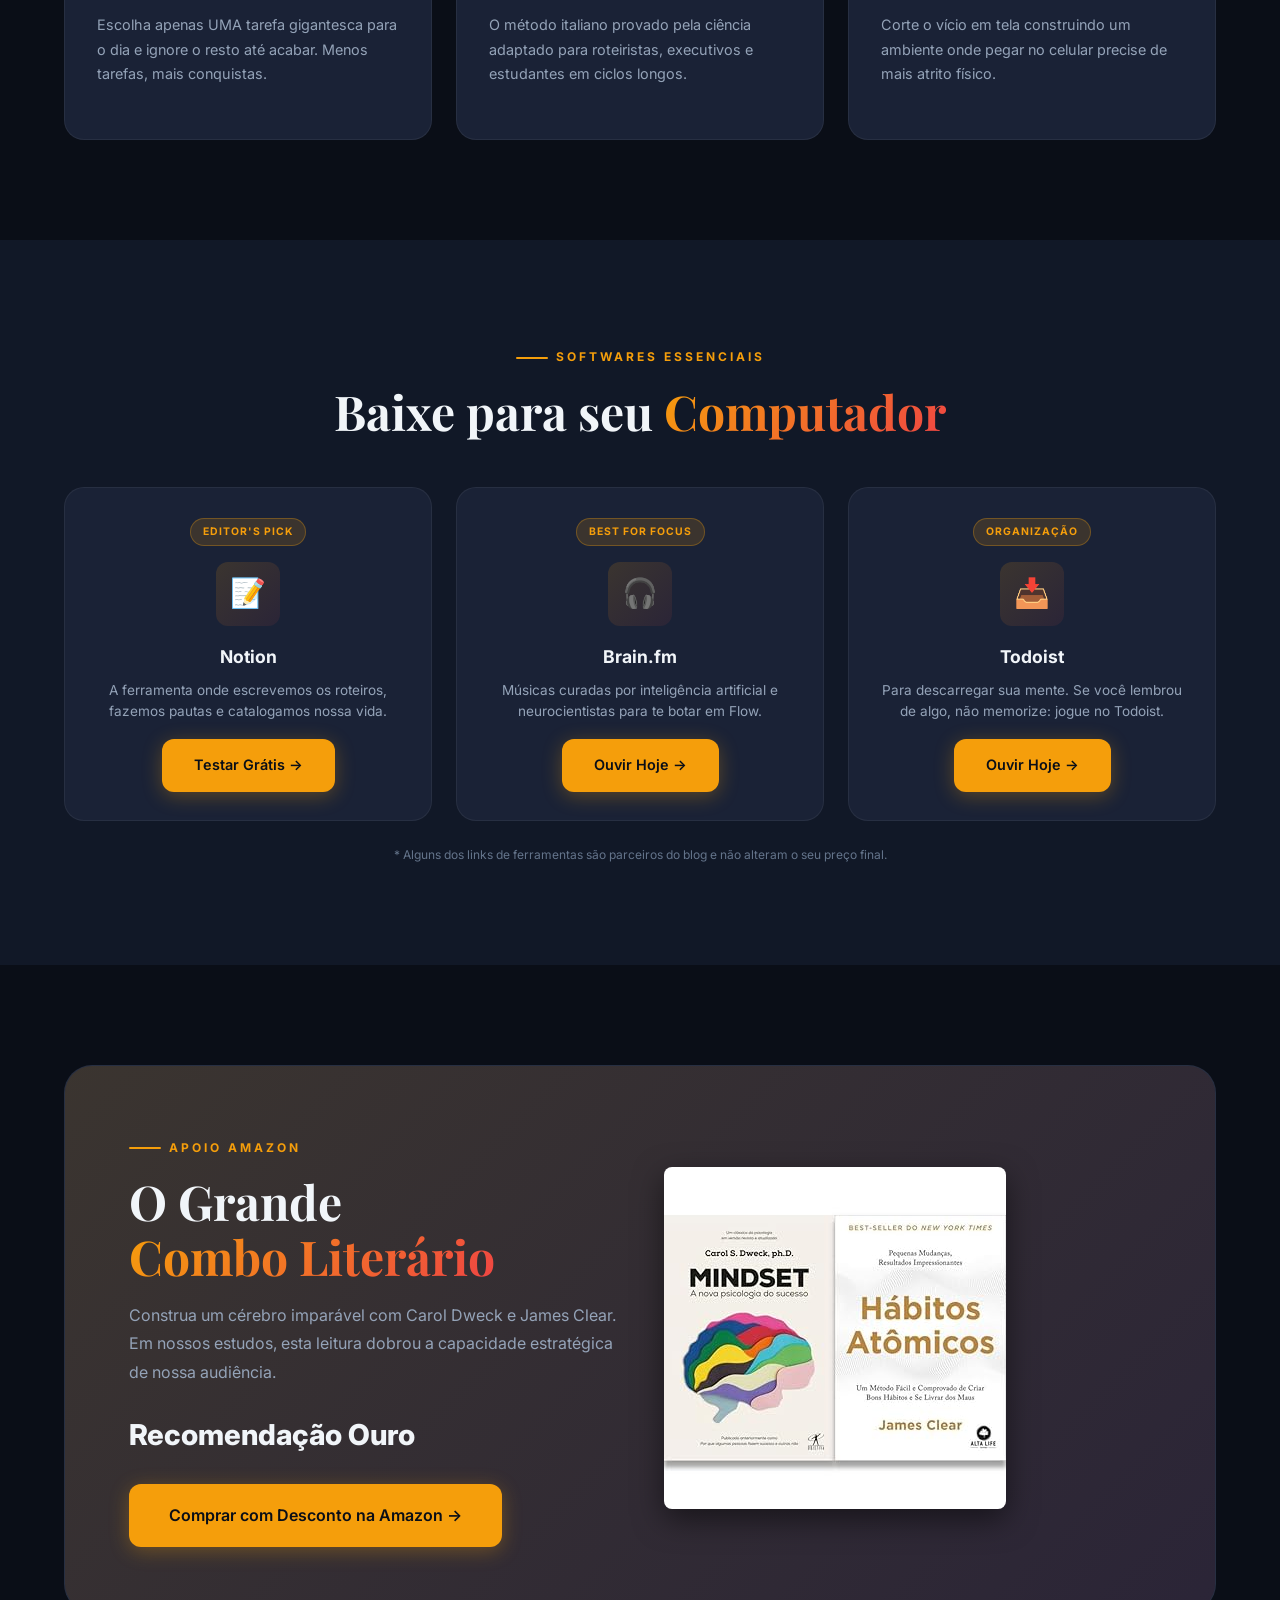
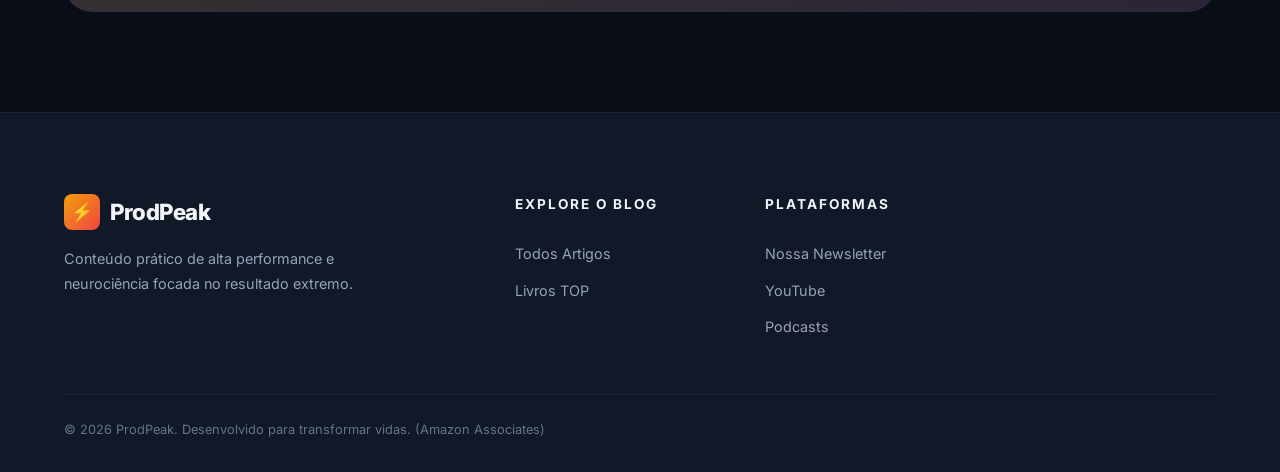
==== commit dedce352: "Correcao HTML e atualizacao workflow V18.2 (creds removidas)" ====
--- a/index.html
+++ b/index.html
@@ -67,57 +67,28 @@
             <div class="hero__stat-value">200+</div>
             <div class="hero__stat-label">Artigos Premium</div>
           </div>
-          <section id="artigos" class="articles-grid">
-            <!-- OS ARTIGOS APARECERÃO AQUI AUTOMATICAMENTE -->
-            <div id="loading" class="glass-card">Carregando novos artigos...</div>
-        </section>
-    </main>
-
-    <script>
-        async function loadArticles() {
-            const container = document.getElementById('artigos');
-            const loading = document.getElementById('loading');
-            
-            try {
-                // Rota da API do GitHub para ler a pasta /artigos
-                const response = await fetch('https://api.github.com/repos/glgames1506-afk/prodpeak-pt/contents/artigos');
-                const files = await response.json();
-                
-                if (loading) loading.style.display = 'none';
-
-                if (Array.isArray(files)) {
-                    files.reverse().forEach(file => {
-                        if (file.name.endsWith('.html')) {
-                            // Criando o card do artigo dinamicamente
-                            const card = document.createElement('div');
-                            card.className = 'glass-card';
-                            
-                            // Formatando o nome do arquivo para o título
-                            const title = file.name.replace(/-/g, ' ').replace('.html', '');
-                            const formattedTitle = title.charAt(0).toUpperCase() + title.slice(1);
-                            
-                            card.innerHTML = `
-                                <h3>${formattedTitle}</h3>
-                                <p>Saiba mais sobre como otimizar sua produtividade neste guia completo.</p>
-                                <a href="artigos/${file.name}" class="cta-link">Ler Artigo Completo -></a>
-                            `;
-                            container.appendChild(card);
-                        }
-                    });
-                }
-            } catch (error) {
-                console.error('Erro ao carregar artigos:', error);
-                if (loading) loading.innerHTML = "Clique em um artigo para ler.";
-            }
-        }
-        window.onload = loadArticles;
-    </script>
-</body>
-</html>
+        </div>
+      </div>
+    </div>
+  </section>
+
+  <main>
+
+  <!-- ════════ ARTIGOS DINÂMICOS ════════ -->
+  <section id="artigos" class="section">
+    <div class="container">
+      <div class="reveal">
+        <span class="section-label">Novos Artigos</span>
+        <h2 class="section-title">Publicações <span class="text-gradient">Automáticas</span></h2>
+      </div>
+      <div id="artigos-grid" class="articles-grid">
+        <div id="loading" class="glass-card">Carregando novos artigos...</div>
+      </div>
+    </div>
   </section>
 
   <!-- ════════ FEATURED ARTICLES ════════ -->
-  <section class="section" id="featured">
+  <section class="section" id="featured" style="background: var(--bg-secondary);">
     <div class="container">
       <div class="reveal">
         <span class="section-label">Artigos em Destaque</span>
@@ -168,7 +139,7 @@
   </section>
 
   <!-- ════════ EVERGREEN CONTENT ════════ -->
-  <section class="section" id="evergreen" style="background: var(--bg-secondary);">
+  <section class="section" id="evergreen">
     <div class="container">
       <div class="reveal" style="text-align:center;">
         <span class="section-label">Guias Atemporais</span>
@@ -199,7 +170,7 @@
   </section>
 
   <!-- ════════ AFFILIATE RECOMMENDATIONS ════════ -->
-  <section class="section" id="tools">
+  <section class="section" id="tools" style="background: var(--bg-secondary);">
     <div class="container">
       <div class="reveal" style="text-align:center;">
         <span class="section-label">Softwares Essenciais</span>
@@ -238,7 +209,7 @@
   </section>
 
   <!-- ════════ PRODUCT CTA — INLINE (AMAZON) ════════ -->
-  <section class="section" style="background: var(--bg-secondary);">
+  <section class="section" id="newsletter">
     <div class="container">
       <div class="newsletter reveal">
         <div class="newsletter__content" style="text-align:left; display:grid; grid-template-columns:1fr 1fr; gap:48px; align-items:center;">
@@ -263,6 +234,8 @@
     </div>
   </section>
 
+  </main>
+
   <!-- ════════ FOOTER ════════ -->
   <footer class="footer" id="footer">
     <div class="container">
@@ -293,6 +266,43 @@
   </footer>
 
   <button class="back-to-top" id="backToTop" aria-label="Voltar">↑</button>
+
+  <script>
+    async function loadArticles() {
+      const container = document.getElementById('artigos-grid');
+      const loading = document.getElementById('loading');
+
+      try {
+        const response = await fetch('https://api.github.com/repos/glgames1506-afk/prodpeak-pt/contents/artigos');
+        const files = await response.json();
+
+        if (loading) loading.style.display = 'none';
+
+        if (Array.isArray(files) && files.length > 0) {
+          files.reverse().forEach(file => {
+            if (file.name.endsWith('.html')) {
+              const card = document.createElement('div');
+              card.className = 'glass-card';
+              const title = file.name.replace(/-/g, ' ').replace('.html', '');
+              const formattedTitle = title.charAt(0).toUpperCase() + title.slice(1);
+              card.innerHTML = `
+                <h3>${formattedTitle}</h3>
+                <p>Guia completo sobre como otimizar sua produtividade e performance.</p>
+                <a href="artigos/${file.name}" class="cta-link">Ler Artigo Completo →</a>
+              `;
+              container.appendChild(card);
+            }
+          });
+        } else if (Array.isArray(files) && files.length === 0) {
+          container.innerHTML = '<div class="glass-card"><p>Novos artigos serão publicados em breve. Fique atento!</p></div>';
+        }
+      } catch (error) {
+        console.error('Erro ao carregar artigos:', error);
+        if (loading) loading.innerHTML = 'Artigos disponíveis no menu.';
+      }
+    }
+    document.addEventListener('DOMContentLoaded', loadArticles);
+  </script>
   <script src="script.js"></script>
 </body>
 </html>
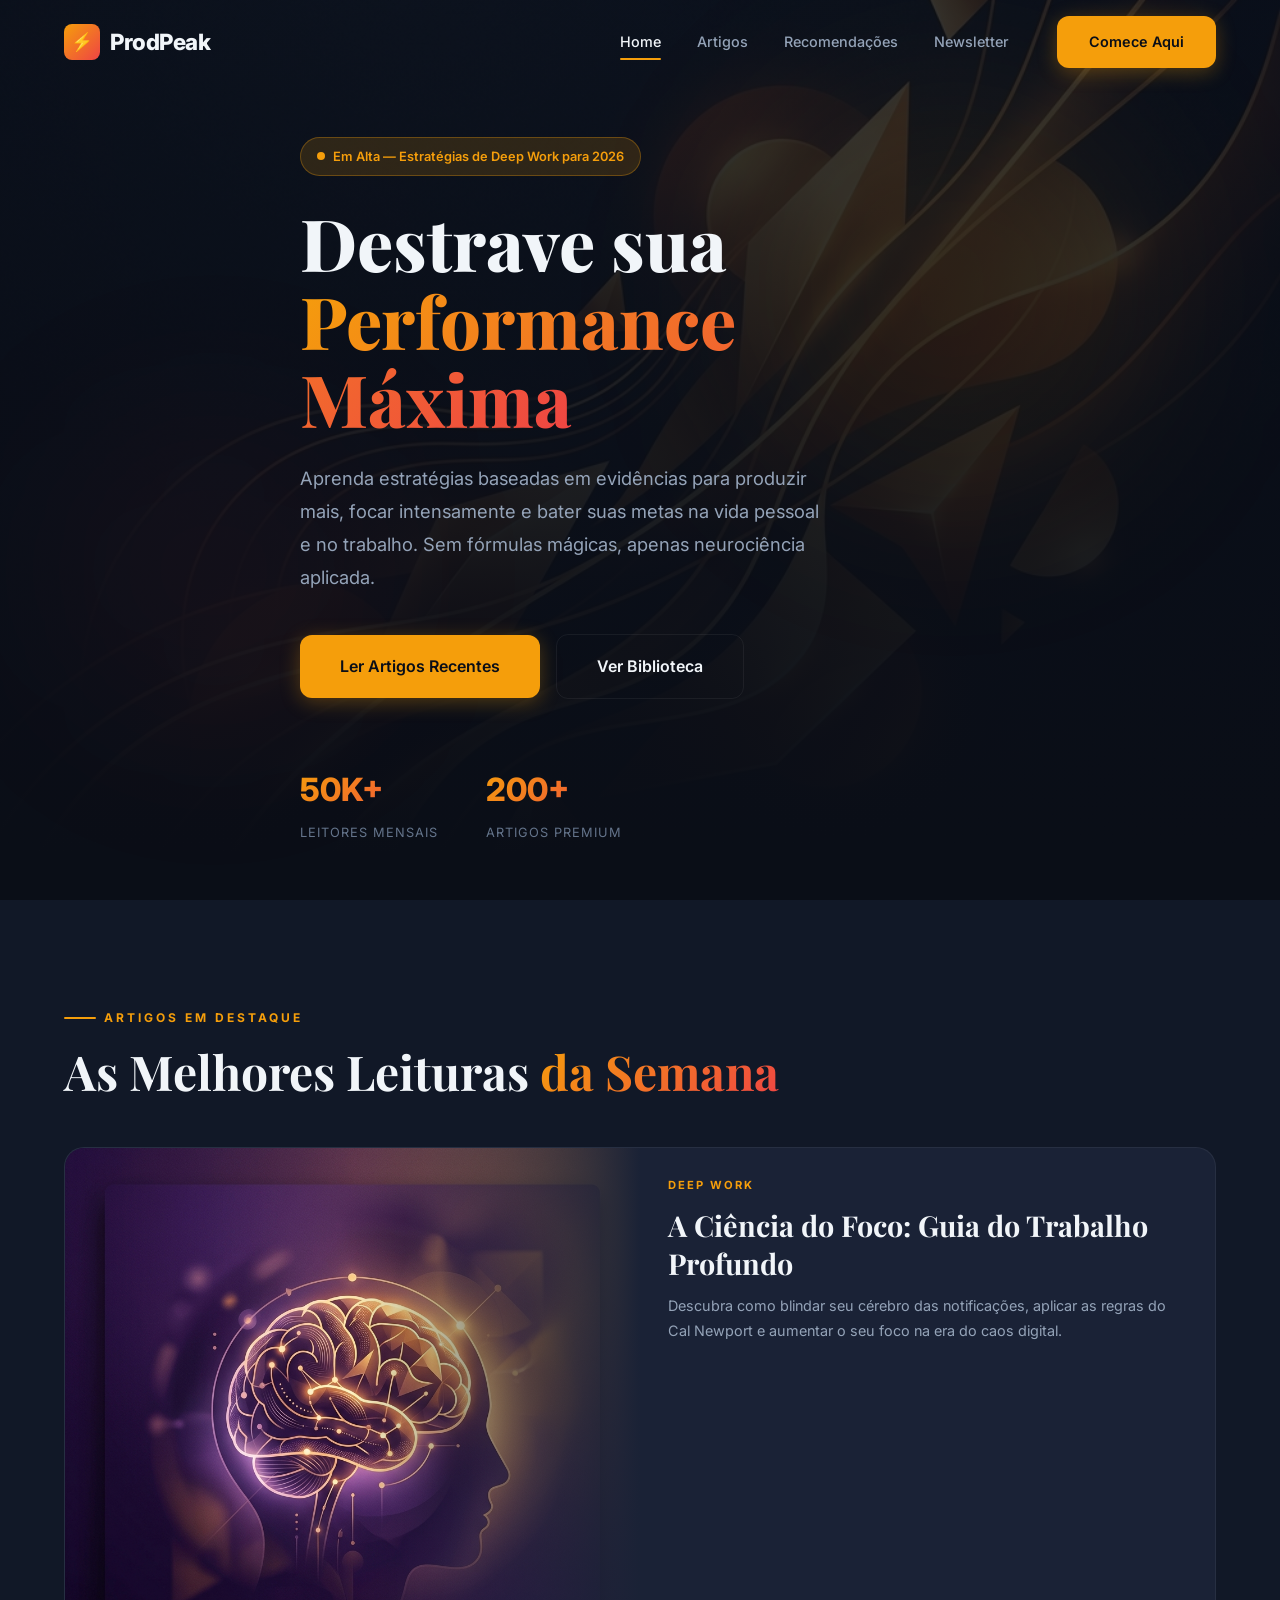
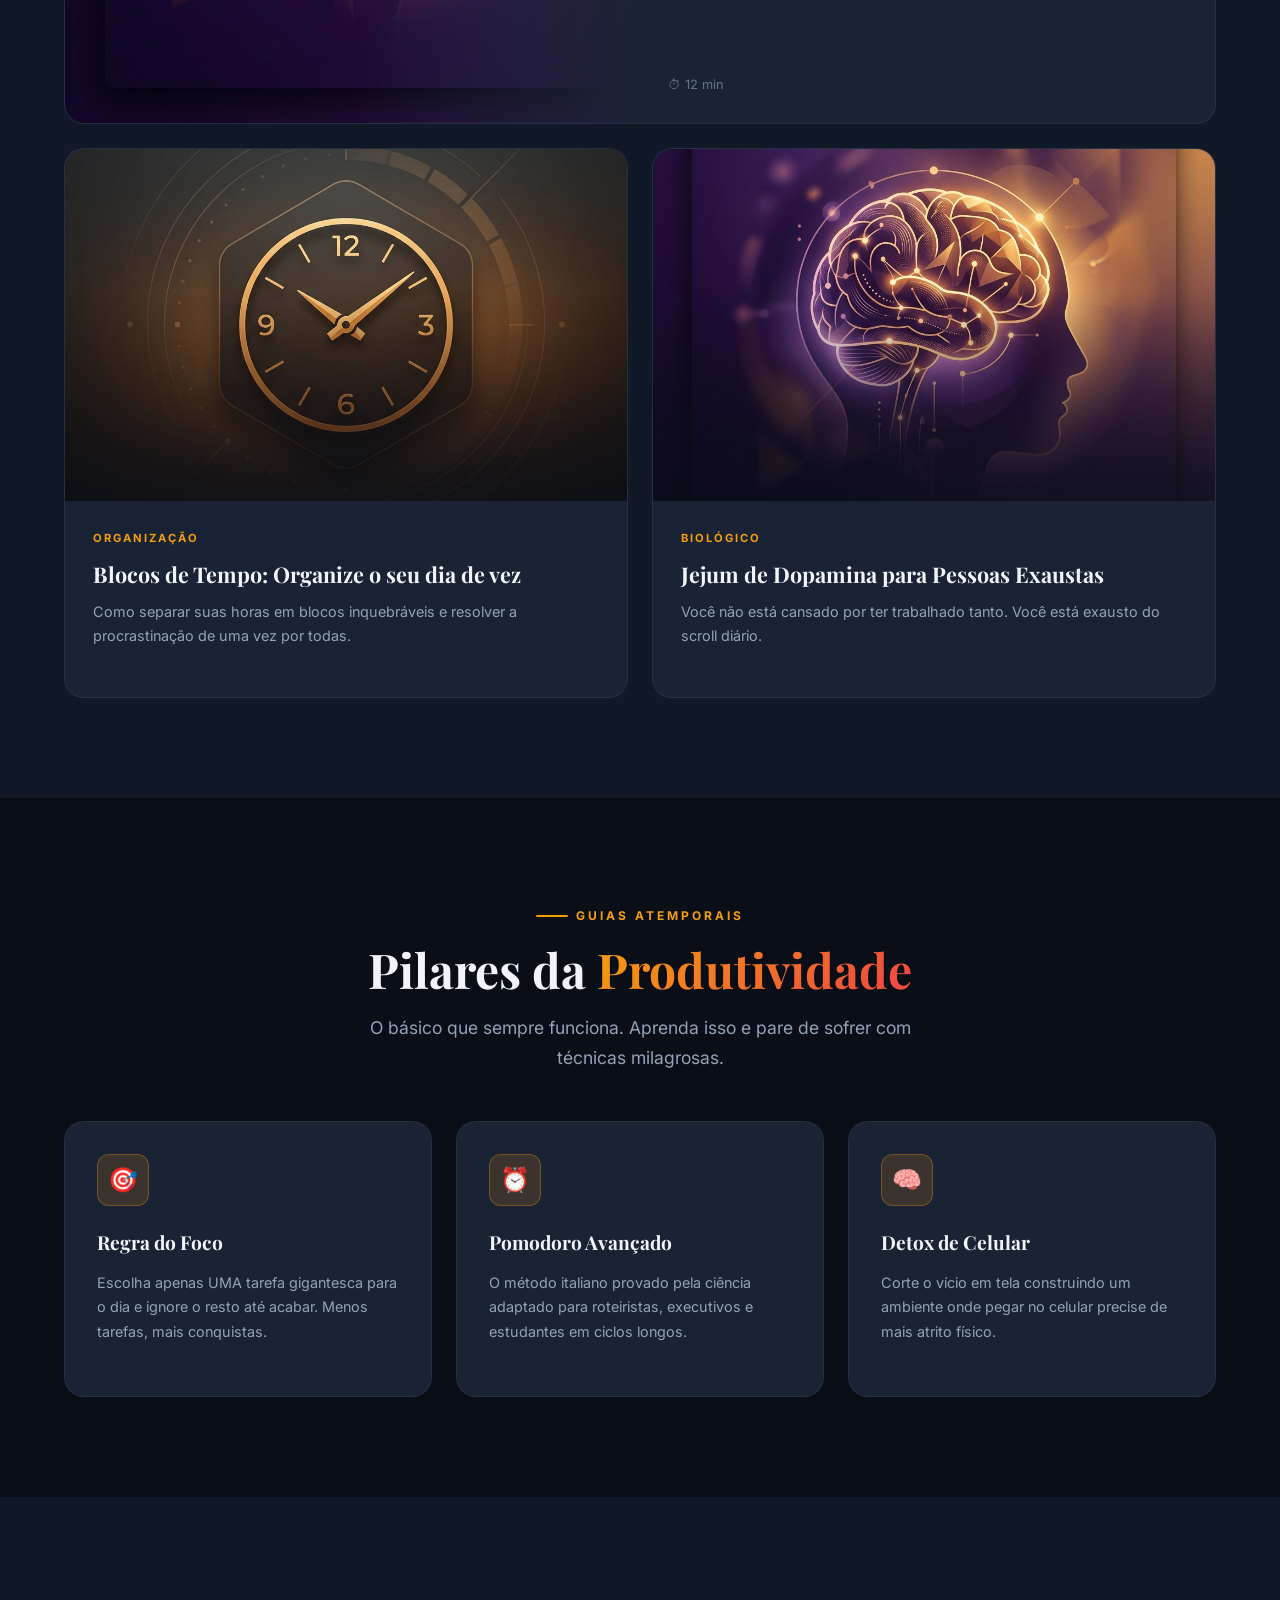
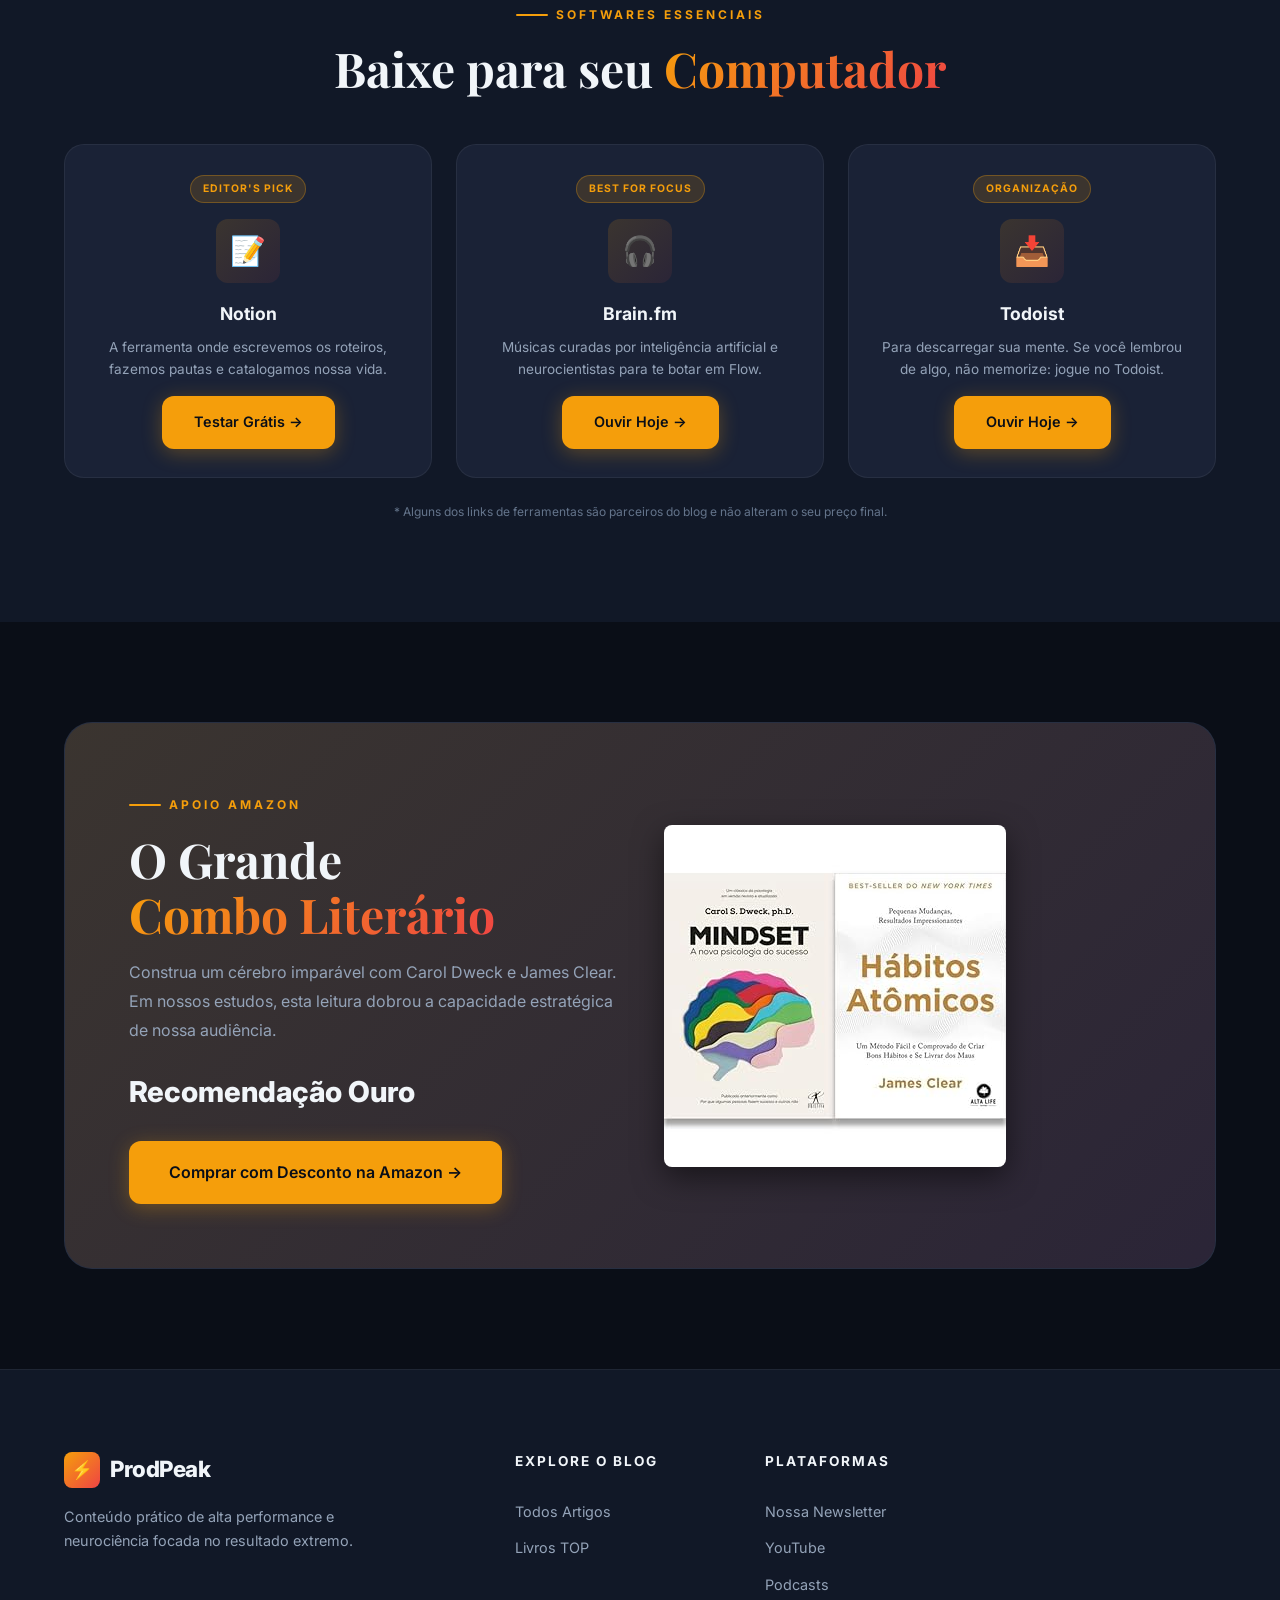
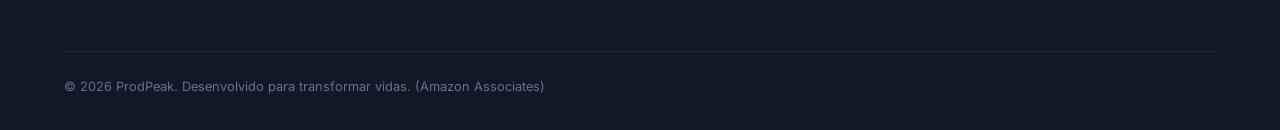
==== commit 72a22a10: "Remove seção Publicações Automáticas" ====
--- a/index.html
+++ b/index.html
@@ -73,19 +73,6 @@
   </section>
 
   <main>
-
-  <!-- ════════ ARTIGOS DINÂMICOS ════════ -->
-  <section id="artigos" class="section">
-    <div class="container">
-      <div class="reveal">
-        <span class="section-label">Novos Artigos</span>
-        <h2 class="section-title">Publicações <span class="text-gradient">Automáticas</span></h2>
-      </div>
-      <div id="artigos-grid" class="articles-grid">
-        <div id="loading" class="glass-card">Carregando novos artigos...</div>
-      </div>
-    </div>
-  </section>
 
   <!-- ════════ FEATURED ARTICLES ════════ -->
   <section class="section" id="featured" style="background: var(--bg-secondary);">
@@ -267,42 +254,6 @@
 
   <button class="back-to-top" id="backToTop" aria-label="Voltar">↑</button>
 
-  <script>
-    async function loadArticles() {
-      const container = document.getElementById('artigos-grid');
-      const loading = document.getElementById('loading');
-
-      try {
-        const response = await fetch('https://api.github.com/repos/glgames1506-afk/prodpeak-pt/contents/artigos');
-        const files = await response.json();
-
-        if (loading) loading.style.display = 'none';
-
-        if (Array.isArray(files) && files.length > 0) {
-          files.reverse().forEach(file => {
-            if (file.name.endsWith('.html')) {
-              const card = document.createElement('div');
-              card.className = 'glass-card';
-              const title = file.name.replace(/-/g, ' ').replace('.html', '');
-              const formattedTitle = title.charAt(0).toUpperCase() + title.slice(1);
-              card.innerHTML = `
-                <h3>${formattedTitle}</h3>
-                <p>Guia completo sobre como otimizar sua produtividade e performance.</p>
-                <a href="artigos/${file.name}" class="cta-link">Ler Artigo Completo →</a>
-              `;
-              container.appendChild(card);
-            }
-          });
-        } else if (Array.isArray(files) && files.length === 0) {
-          container.innerHTML = '<div class="glass-card"><p>Novos artigos serão publicados em breve. Fique atento!</p></div>';
-        }
-      } catch (error) {
-        console.error('Erro ao carregar artigos:', error);
-        if (loading) loading.innerHTML = 'Artigos disponíveis no menu.';
-      }
-    }
-    document.addEventListener('DOMContentLoaded', loadArticles);
-  </script>
   <script src="script.js"></script>
 </body>
 </html>
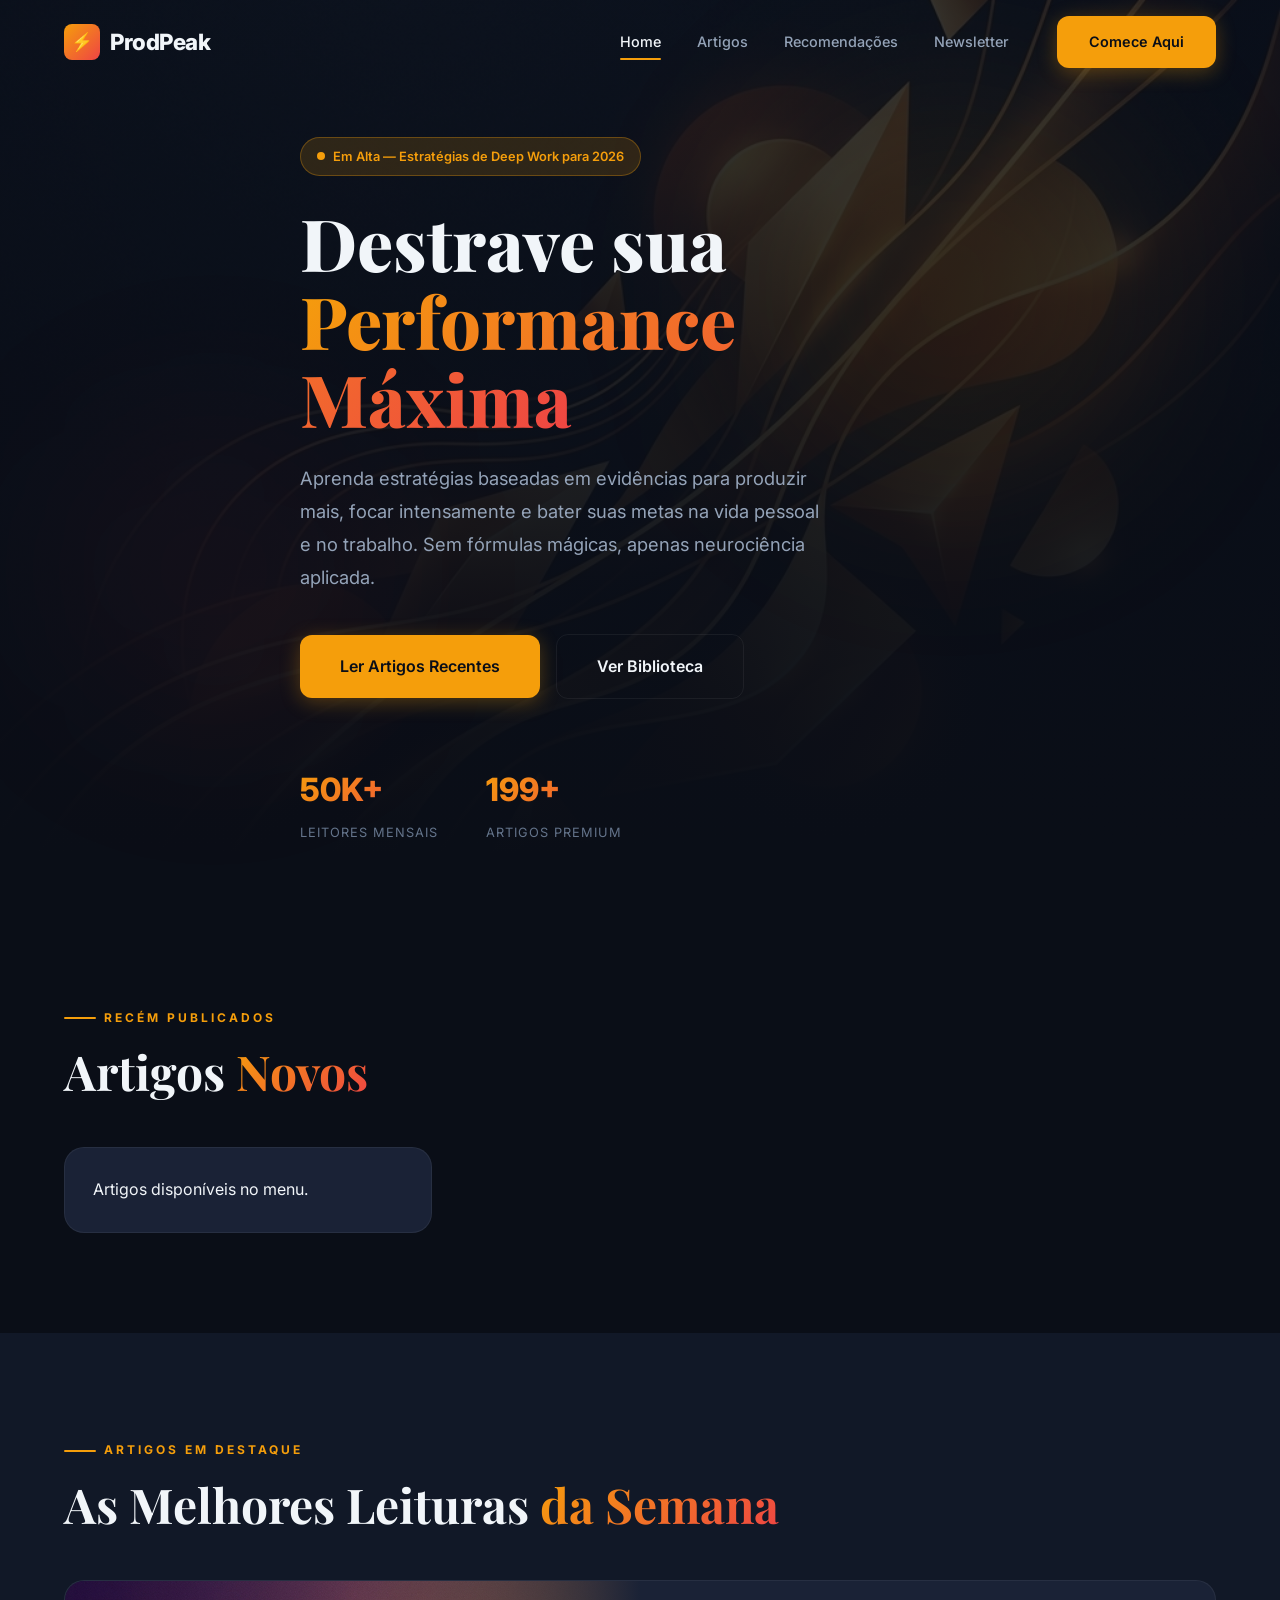
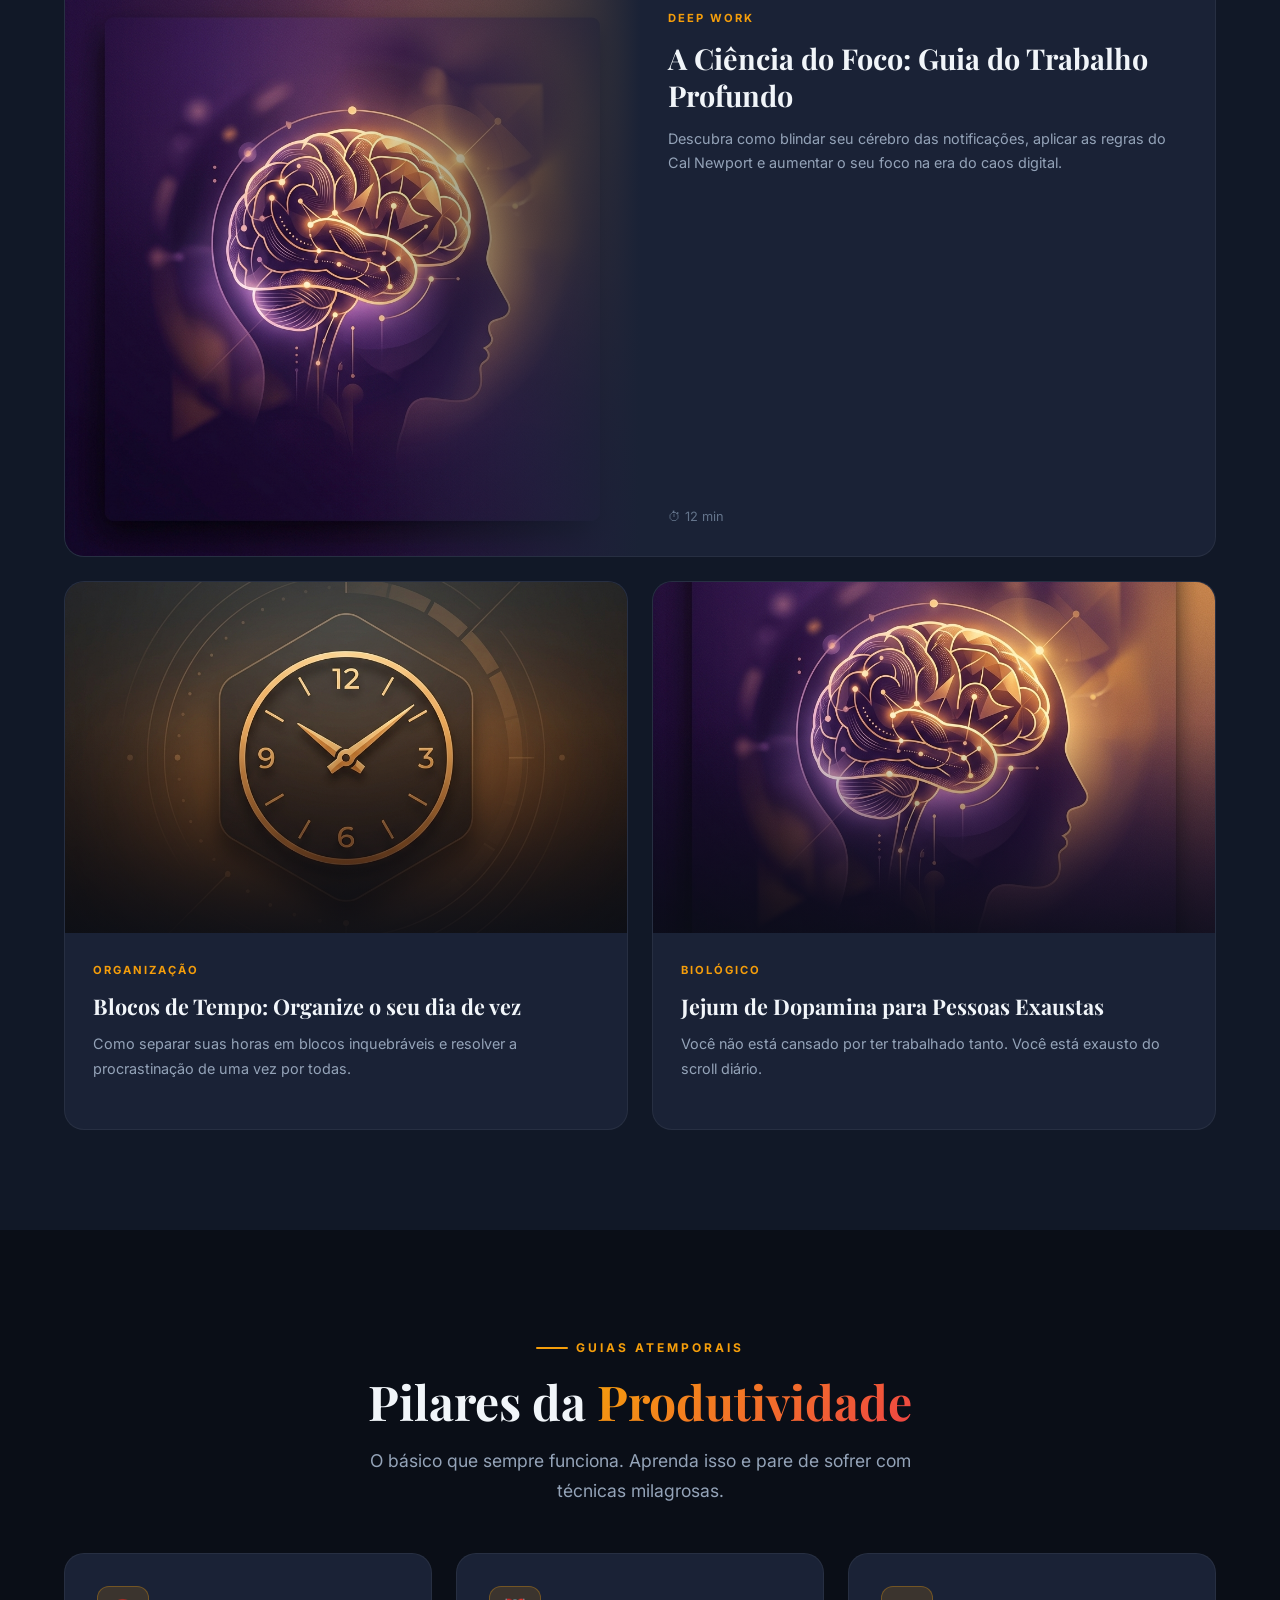
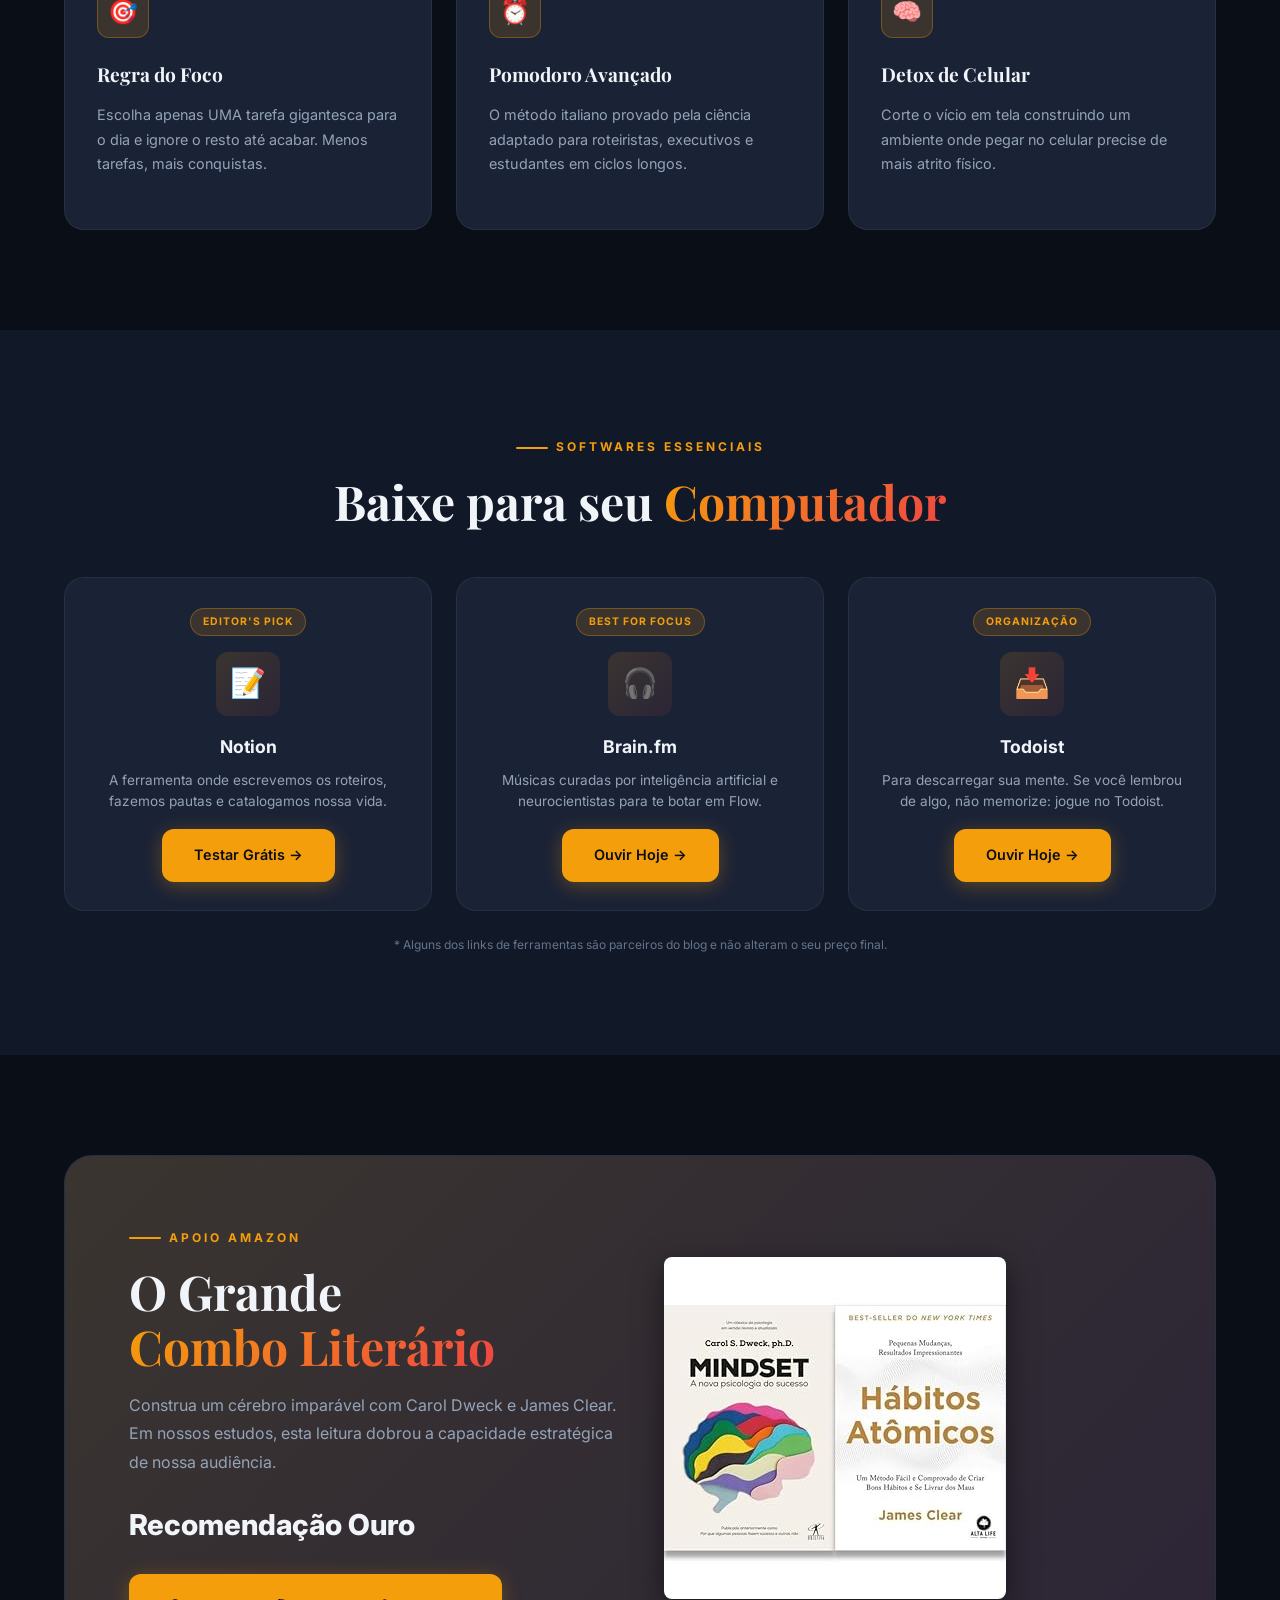
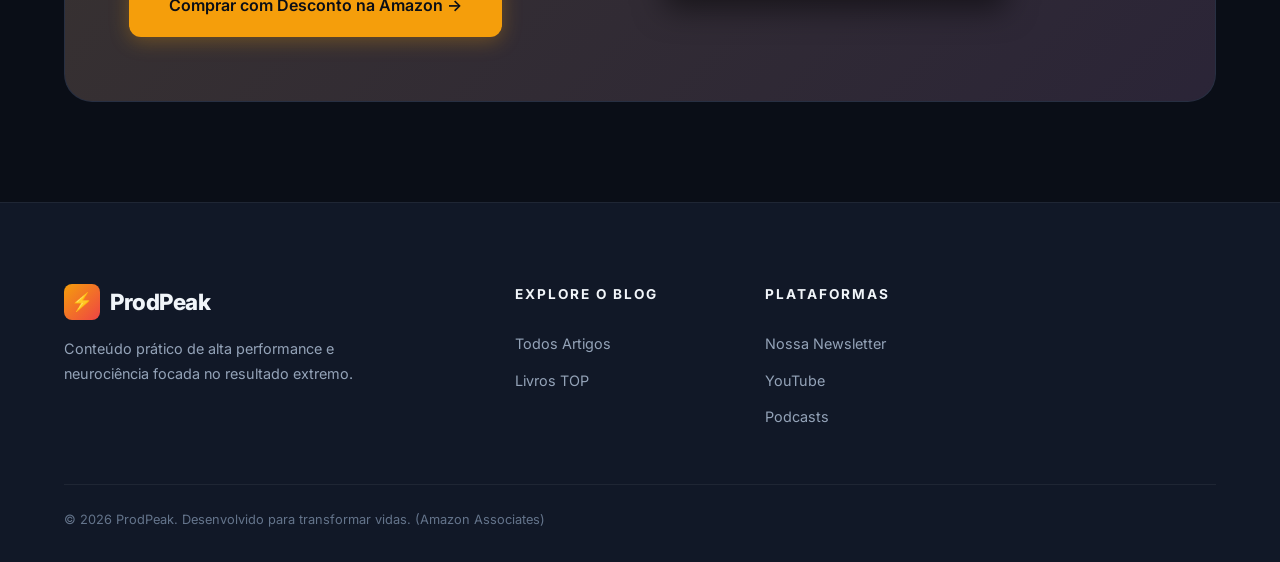
==== commit c2483390: "Reorganiza artigos: novos na home, todos na página Artigos" ====
--- a/index.html
+++ b/index.html
@@ -73,6 +73,19 @@
   </section>
 
   <main>
+
+  <!-- ════════ NOVOS ARTIGOS (AUTOMAÇÃO) ════════ -->
+  <section id="novos-artigos" class="section">
+    <div class="container">
+      <div class="reveal">
+        <span class="section-label">Recém Publicados</span>
+        <h2 class="section-title">Artigos <span class="text-gradient">Novos</span></h2>
+      </div>
+      <div id="novos-grid" class="articles-grid">
+        <div id="loading-novos" class="glass-card">Carregando novos artigos...</div>
+      </div>
+    </div>
+  </section>
 
   <!-- ════════ FEATURED ARTICLES ════════ -->
   <section class="section" id="featured" style="background: var(--bg-secondary);">
@@ -254,6 +267,41 @@
 
   <button class="back-to-top" id="backToTop" aria-label="Voltar">↑</button>
 
+  <script>
+    async function loadNovosArtigos() {
+      const container = document.getElementById('novos-grid');
+      const loading = document.getElementById('loading-novos');
+
+      try {
+        const response = await fetch('https://api.github.com/repos/glgames1506-afk/prodpeak-pt/contents/artigos');
+        const files = await response.json();
+
+        if (loading) loading.style.display = 'none';
+
+        if (Array.isArray(files) && files.length > 0) {
+          const recentes = files.reverse().slice(0, 4);
+          recentes.forEach(file => {
+            if (file.name.endsWith('.html')) {
+              const card = document.createElement('div');
+              card.className = 'glass-card';
+              const title = file.name.replace(/-/g, ' ').replace('.html', '');
+              const formattedTitle = title.charAt(0).toUpperCase() + title.slice(1);
+              card.innerHTML = `
+                <h3>${formattedTitle}</h3>
+                <p>Guia completo sobre como otimizar sua produtividade e performance.</p>
+                <a href="artigos/${file.name}" class="cta-link">Ler Artigo Completo →</a>
+              `;
+              container.appendChild(card);
+            }
+          });
+        }
+      } catch (error) {
+        console.error('Erro ao carregar artigos:', error);
+        if (loading) loading.innerHTML = 'Artigos disponíveis no menu.';
+      }
+    }
+    document.addEventListener('DOMContentLoaded', loadNovosArtigos);
+  </script>
   <script src="script.js"></script>
 </body>
 </html>
--- a/styles.css
+++ b/styles.css
@@ -684,6 +684,62 @@
 
 .evergreen-card__link:hover {
   gap: 10px;
+}
+
+/* ---------- Articles Grid (Dynamic) ---------- */
+.articles-grid {
+  display: grid;
+  grid-template-columns: repeat(auto-fill, minmax(280px, 1fr));
+  gap: var(--gap);
+  margin-top: 48px;
+}
+
+.glass-card {
+  background: var(--bg-card);
+  border: 1px solid var(--border-color);
+  border-radius: var(--radius-lg);
+  padding: 28px;
+  transition: all var(--duration) var(--ease);
+}
+
+.glass-card:hover {
+  transform: translateY(-4px);
+  border-color: var(--border-accent);
+  box-shadow: var(--shadow-hover), var(--shadow-glow);
+}
+
+.glass-card h3 {
+  font-family: var(--font-heading);
+  font-size: 1.15rem;
+  font-weight: 700;
+  color: var(--text-primary);
+  margin-bottom: 12px;
+  line-height: 1.3;
+}
+
+.glass-card:hover h3 {
+  color: var(--text-accent);
+}
+
+.glass-card p {
+  font-size: 0.88rem;
+  color: var(--text-secondary);
+  line-height: 1.65;
+  margin-bottom: 18px;
+}
+
+.cta-link {
+  font-size: 0.85rem;
+  font-weight: 700;
+  color: var(--accent-primary);
+  display: inline-flex;
+  align-items: center;
+  gap: 6px;
+  transition: gap var(--duration) var(--ease);
+}
+
+.cta-link:hover {
+  gap: 12px;
 }
 
 /* ---------- Ad Space ---------- */
